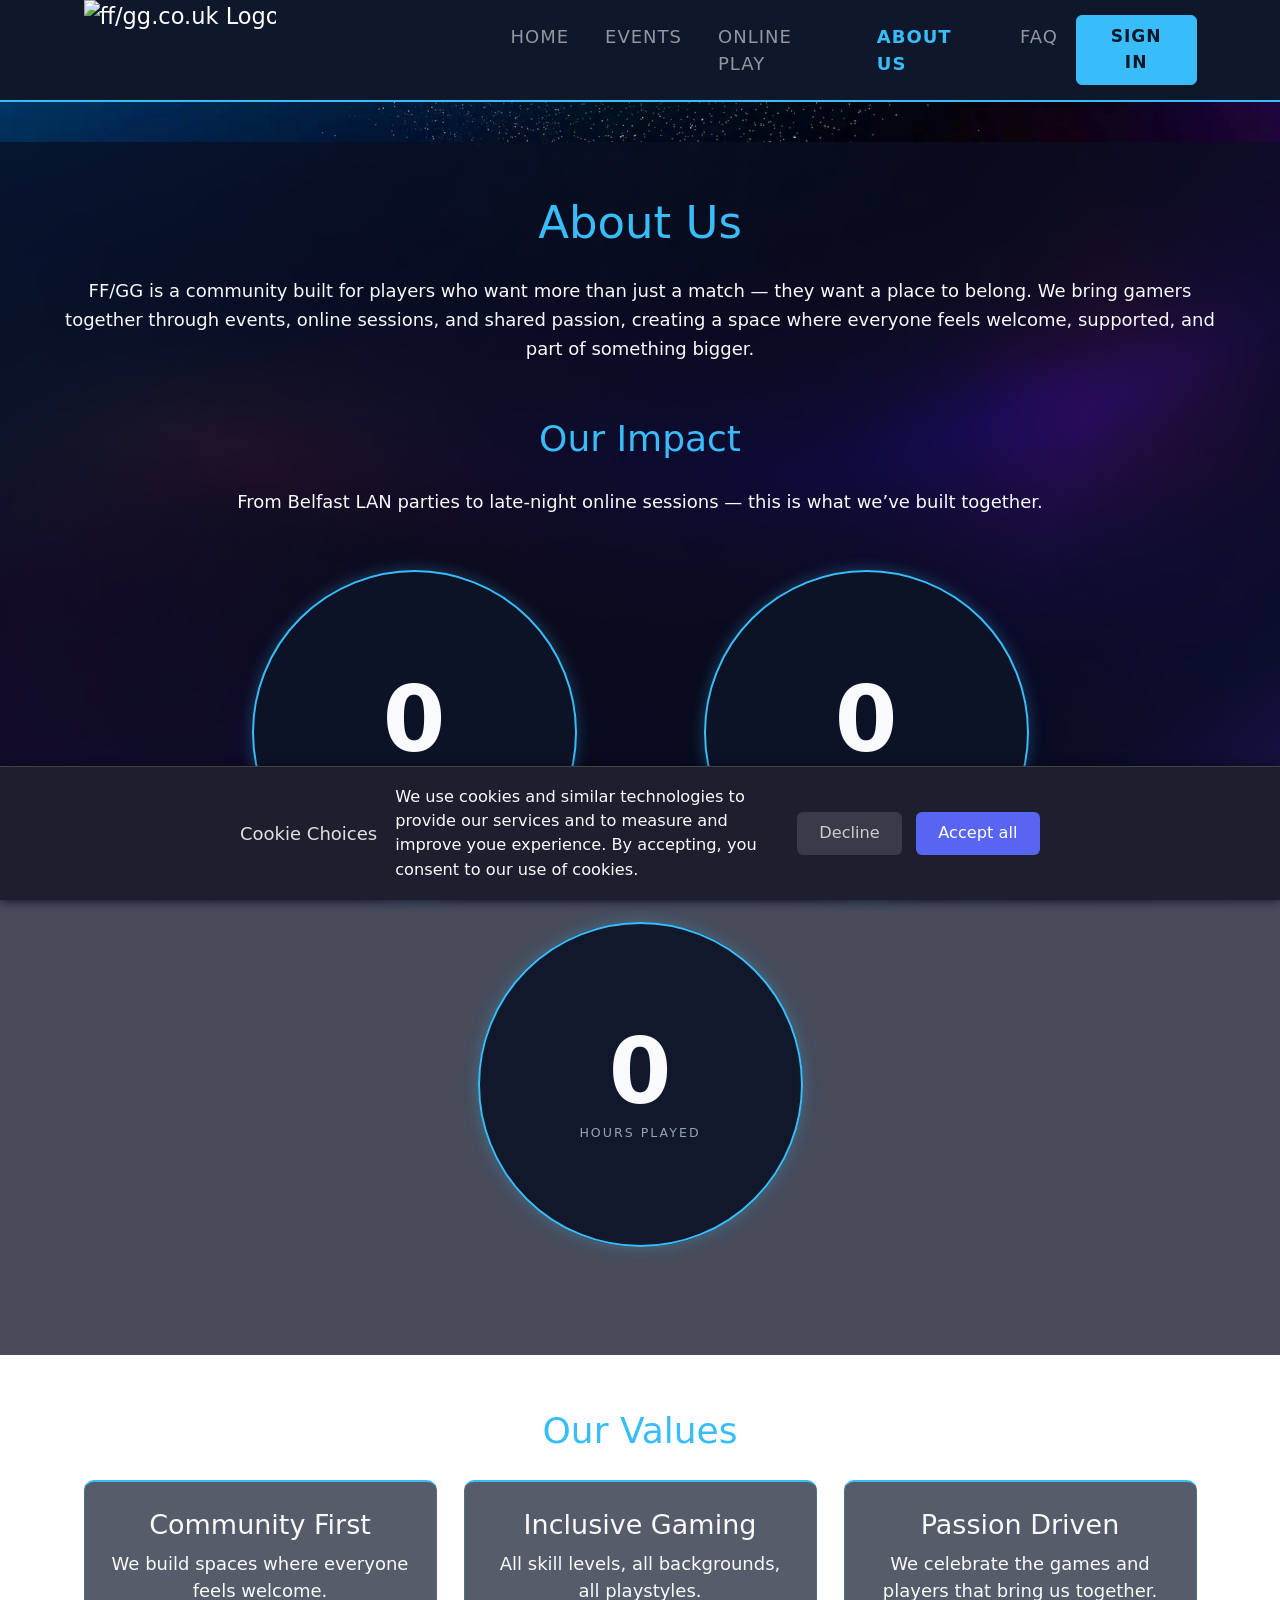
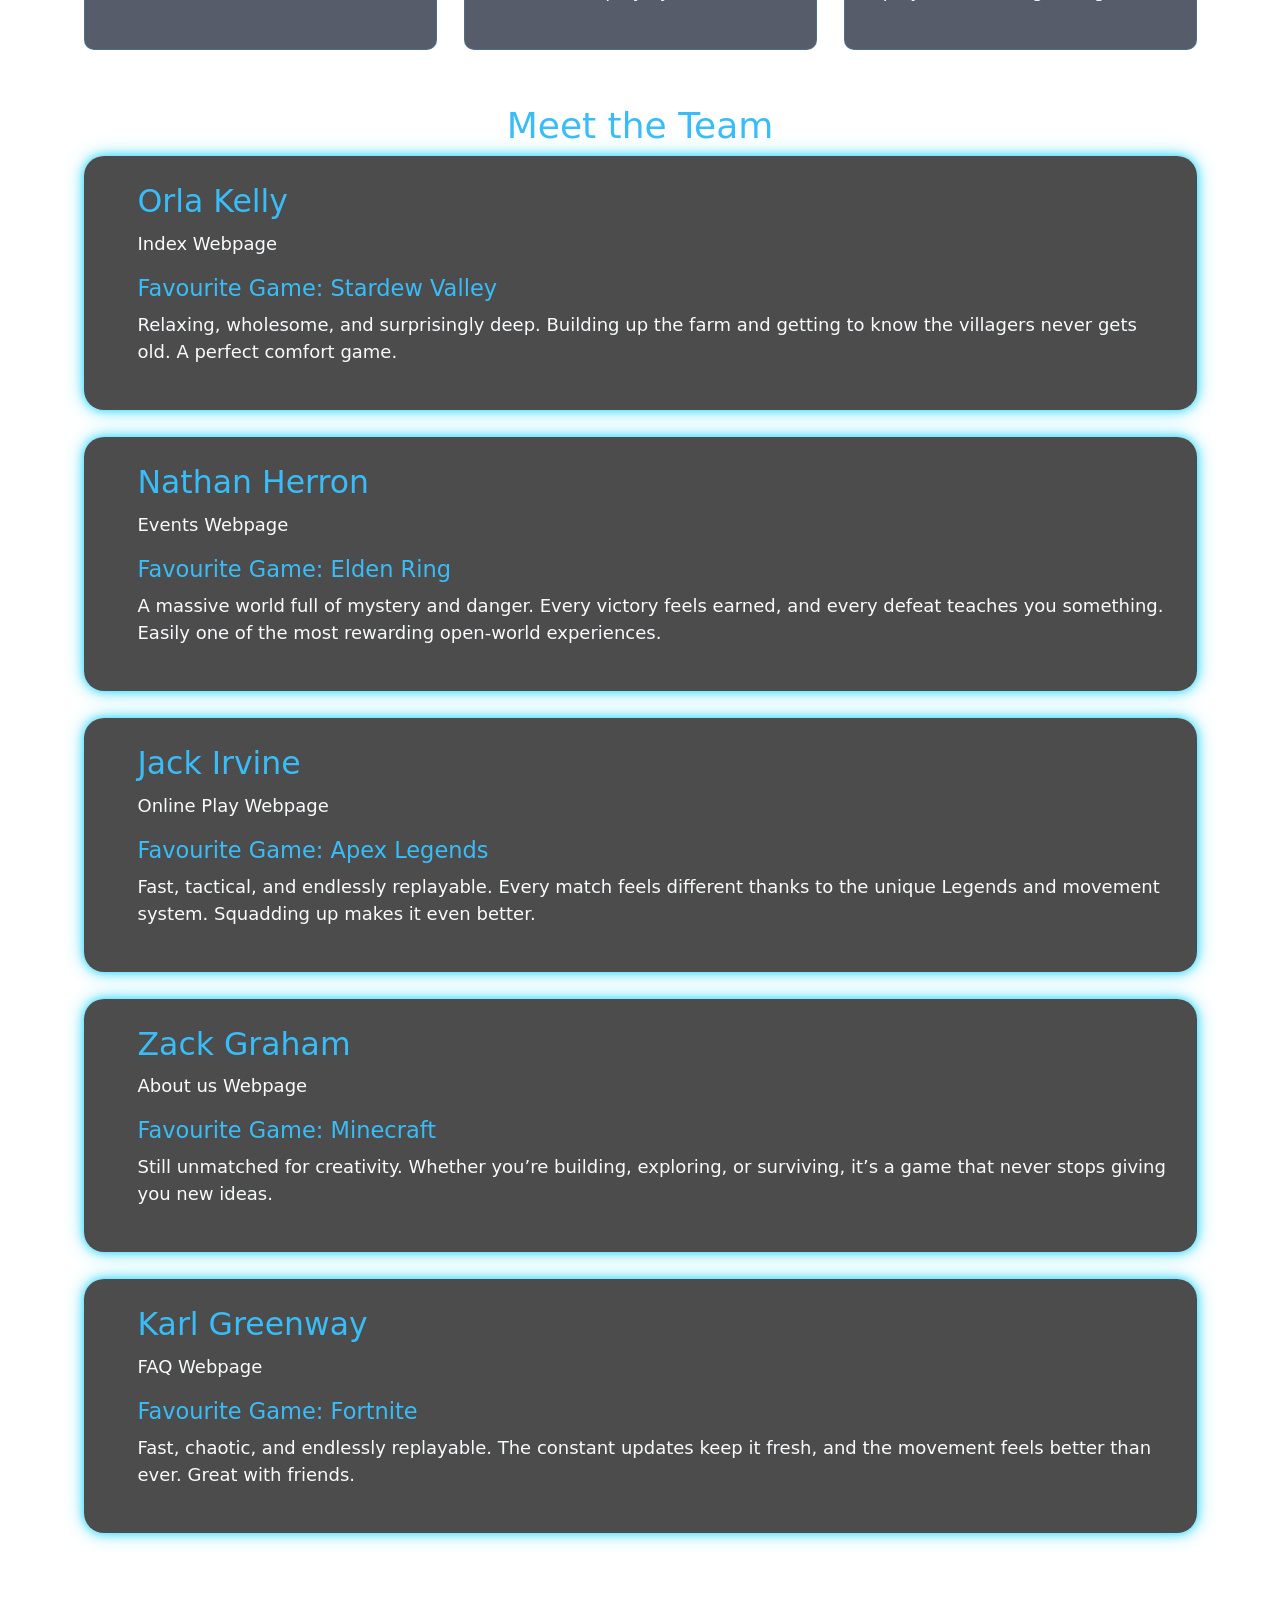
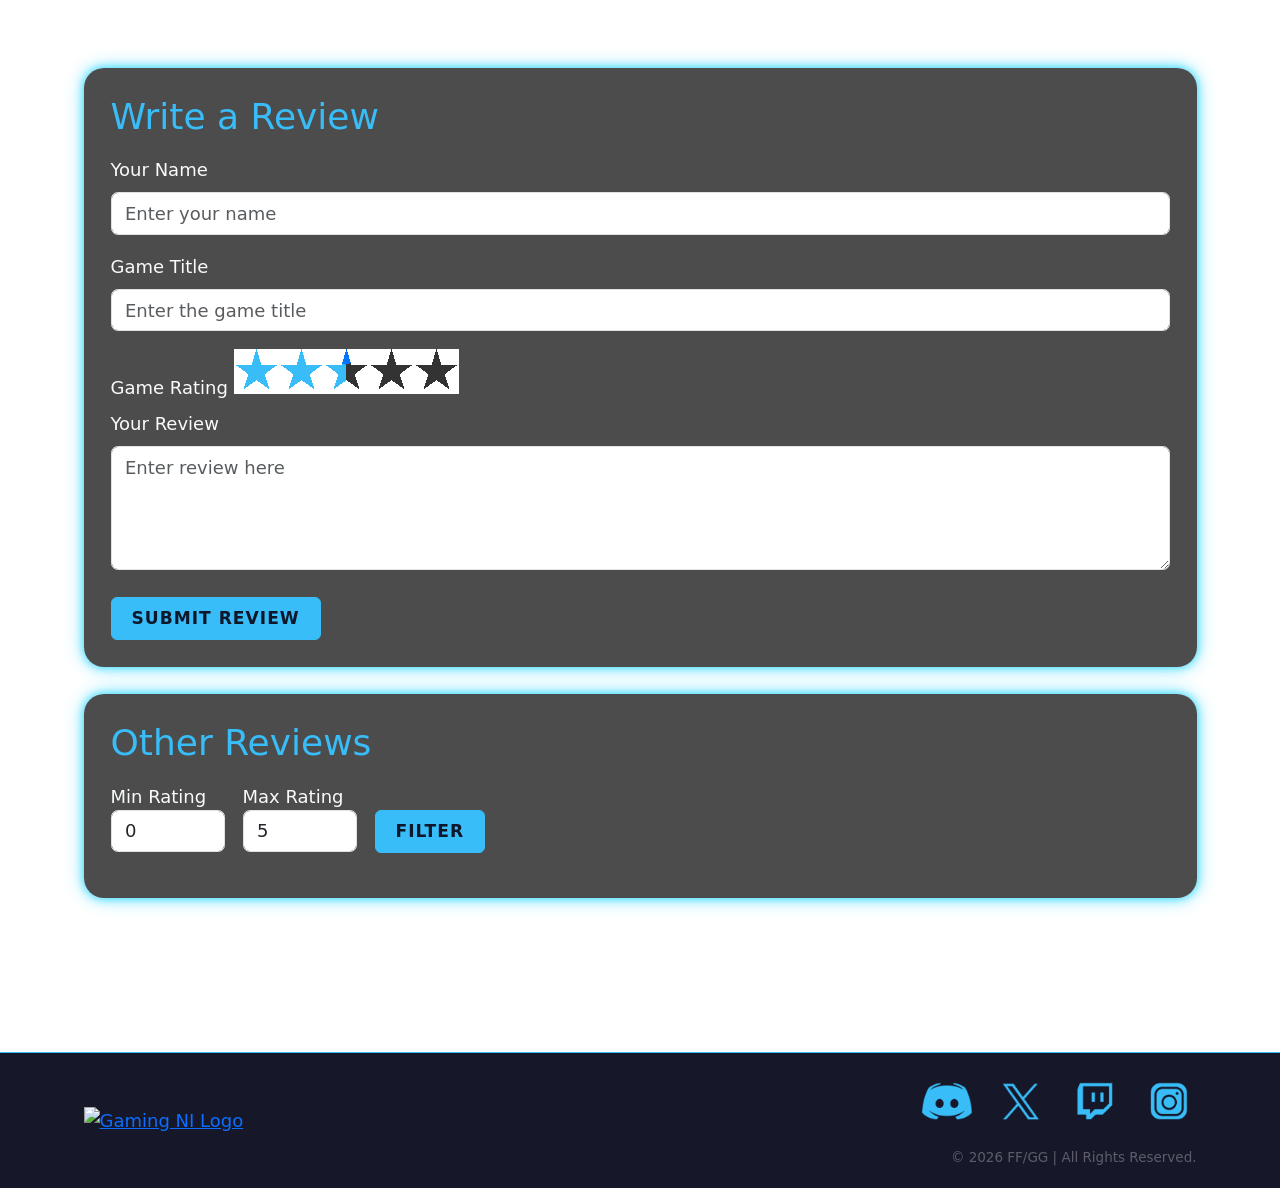
==== about.html @ a5ed3d88 "Cookie concent added to all pages." ====
<!doctype html>
<html lang="en">
  <head>
    <meta charset="UTF-8" />
    <meta name="viewport" content="width=device-width, initial-scale=1.0" />
    <title>About Us</title>
    <link rel="stylesheet" href="css/bootstrap.min.css" />
    <link rel="stylesheet" href="css/stylesheet.css" />
  </head>

  <body>
    <!-- NAVBAR - navbar-expand-lg: collapses to hamburger below lg breakpoint -->
    <nav class="navbar navbar-expand-lg navbar-dark" id="mainNav">
      <div class="container">
        <a class="navbar-brand nav-brand d-flex align-items-center" href="index.html">
  <img 
    src="images/ffgglogo.png" 
    alt="ff/gg.co.uk Logo"
    class="nav-logo-img"
  >
</a>

        <button
          class="navbar-toggler"
          type="button"
          data-bs-toggle="collapse"
          data-bs-target="#navbarLinks"
          aria-controls="navbarLinks"
          aria-expanded="false"
          aria-label="Open navigation menu"
        >
          <span class="navbar-toggler-icon"></span>
        </button>

        <div class="collapse navbar-collapse" id="navbarLinks">
          <ul class="navbar-nav me-auto">
            <li class="nav-item">
              <a class="nav-link" href="index.html">Home</a>
            </li>
            <li class="nav-item">
              <a class="nav-link" href="events.html">Events</a>
            </li>
            <li class="nav-item">
              <a class="nav-link" href="online-play.html">Online Play</a>
            </li>
            <li class="nav-item">
              <a class="nav-link active" href="about.html">About Us</a>
            </li>
            <li class="nav-item">
              <a class="nav-link" href="faq.html">faq</a>
            </li>
          </ul>

          <div id="accountContainer">
            <button
              id="accButton"
              class="btn-filled"
              onclick="toggleAccount()"
              aria-expanded="false"
              aria-controls="accMenu"
              aria-label="Account menu"
            >
              Sign In
            </button>
            <div id="accMenu">
              <!-- TODO: create JS to collect user details and store locally -->
              <form onsubmit="return saveDetails();">
                <label for="username">Username</label>
                <input
                  type="text"
                  id="username"
                  class="form-control"
                  name="username"
                />
                <span id="usernameErr" class="hidden-error"
                  >Please enter a username</span
                >

                <label for="password">Password</label>
                <input
                  type="password"
                  id="password"
                  class="form-control"
                  name="password"
                />
                <span id="passwordErr" class ="hidden-error"
                  >Password must be at least 6 characters</span
                >

                <div class="form-check mt-2 mb-1">
                  <input class="form-check-input" type="checkbox" id="stayLoggedIn" checked>
                  <label class="form-check-label" for="stayLoggedIn" style="color: var(--text-muted); font-size: 13px;">
                    Stay logged in
                  </label>
                </div>
                <input
                  type="submit"
                  class="btn btn-primary mt-2 w-100"
                  value="Submit"
                />
              </form>
            </div>
          </div>
        </div>
      </div>
    </nav>

  <!-- INTRODUCTION -->
  <div class="section-divider"></div>
  <div class="row g-0">
  <div class="col-md-12 d-flex flex-column events-preview-text text-center reveal">

    <h1 style="color: var(--accent);">About Us</h1>

    <p class="about-description">
      FF/GG is a community built for players who want more than just a match — they want a place to belong.
      We bring gamers together through events, online sessions, and shared passion, creating a space where
      everyone feels welcome, supported, and part of something bigger.
    </p>

    <h2 class="impact-title mt-4">Our Impact</h2>
    <p class="impact-subtext">
      From Belfast LAN parties to late‑night online sessions — this is what we’ve built together.
    </p>

    <div id="aboutStats" class="d-flex justify-content-center flex-wrap gap-4 mt-4 mb-5 w-100">
      <span class="card-base stat-bubble">
        <span class="aboutStat">0</span>
        <span class="countdown-label">Members</span>
      </span>

      <span class="card-base stat-bubble">
        <span class="aboutStat">0</span>
        <span class="countdown-label">Events Hosted</span>
      </span>

      <span class="card-base stat-bubble">
        <span class="aboutStat">0</span>
        <span class="countdown-label">Hours Played</span>
      </span>
    </div>

  </div>
</div>

    
  <div class="container py-5">
  <!-- VALUES -->
  <div class="text-center mb-4">
    <h2>Our Values</h2>
  </div>

  <div class="row g-4 mb-5">
    <div class="col-md-4">
      <div class="card-base text-center p-4">
        <h4>Community First</h4>
        <p>We build spaces where everyone feels welcome.</p>
      </div>
    </div>

    <div class="col-md-4">
      <div class="card-base text-center p-4">
        <h4>Inclusive Gaming</h4>
        <p>All skill levels, all backgrounds, all playstyles.</p>
      </div>
    </div>

    <div class="col-md-4">
      <div class="card-base text-center p-4">
        <h4>Passion Driven</h4>
        <p>We celebrate the games and players that bring us together.</p>
      </div>
    </div>
  </div>

<!-- GROUP MEMBERS -->
  <h2 class="section-title text-center">Meet the Team</h2>

  <!-- MEMBER 1 -->
  <div class="glow-card p-4 mb-4 d-flex flex-column flex-md-row align-items-center">
    <div class="member-photo me-md-4 mb-3 mb-md-0"></div>

    <div>
      <h3 style="color: var(--accent);">Orla Kelly</h3>
      <p>Index Webpage</p>

      <h5 style="color: var(--accent);" class="mt-3">Favourite Game: Stardew Valley</h5>
      <p>
        Relaxing, wholesome, and surprisingly deep. Building up the farm and getting to know the villagers never gets old. A perfect comfort game. 
      </p>
    </div>
  </div>

  <!-- MEMBER 2 -->
  <div class="glow-card p-4 mb-4 d-flex flex-column flex-md-row align-items-center">
    <div class="member-photo me-md-4 mb-3 mb-md-0"></div>

    <div>
      <h3 style="color: var(--accent);">Nathan Herron</h3>
      <p>Events Webpage</p>

      <h5 style="color: var(--accent);" class="mt-3">Favourite Game: Elden Ring</h5>
      <p>
        A massive world full of mystery and danger. Every victory feels earned, and every defeat teaches you something. Easily one of the most rewarding open‑world experiences.
      </p>
    </div>
  </div>

  <!-- MEMBER 3 -->
  <div class="glow-card p-4 mb-4 d-flex flex-column flex-md-row align-items-center">
    <div class="member-photo me-md-4 mb-3 mb-md-0"></div>

    <div>
      <h3 style="color: var(--accent);">Jack Irvine</h3>
      <p>Online Play Webpage</p>

      <h5 style="color: var(--accent);" class="mt-3">Favourite Game: Apex Legends</h5>
      <p>
        Fast, tactical, and endlessly replayable. Every match feels different thanks to the unique Legends and movement system. Squadding up makes it even better.
      </p>
    </div>
  </div>

  <!-- MEMBER 4 -->
  <div class="glow-card p-4 mb-4 d-flex flex-column flex-md-row align-items-center">
    <div class="member-photo me-md-4 mb-3 mb-md-0"></div>

    <div>
      <h3 style="color: var(--accent);">Zack Graham</h3>
      <p>About us Webpage</p>

      <h5 style="color: var(--accent);" class="mt-3">Favourite Game: Minecraft</h5>
      <p>
        Still unmatched for creativity. Whether you’re building, exploring, or surviving, it’s a game that never stops giving you new ideas.
      </p>
    </div>
  </div>

  <!-- MEMBER 5 -->
  <div class="glow-card p-4 mb-4 d-flex flex-column flex-md-row align-items-center">
    <div class="member-photo me-md-4 mb-3 mb-md-0"></div>

    <div>
      <h3 style="color: var(--accent);">Karl Greenway</h3>
      <p>FAQ Webpage</p>

      <h5 style="color: var(--accent);" class="mt-3">Favourite Game: Fortnite</h5>
      <p>
        Fast, chaotic, and endlessly replayable. The constant updates keep it fresh, and the movement feels better than ever. Great with friends.
      </p>
    </div>
  </div>
</div>

<div class="container py-5">

    <!-- REVIEW FORM -->
  <div class="glow-card p-4 mb-4">
    <h2 class="mb-3" style="color: var(--accent);">Write a Review</h2>

    <form id="reviewForm" onsubmit="saveReview(event)">

      <label class="form-label" style="color: var(--text-light);">Your Name</label>
      <input 
        type="text" 
        id="reviewName" 
        class="form-control mb-3" 
        placeholder="Enter your name"
      />

      <label class="form-label" style="color: var(--text-light);">Game Title</label>
      <input 
        type="text" 
        id="reviewGame" 
        class="form-control mb-3" 
        placeholder="Enter the game title"
      />
      
      <label class="form-label" style="color: var(--text-light);">Game Rating</label>

      <input 
        type="range" 
        min="0" 
        max="5" 
        step="0.5" 
        value="2.5" 
        id="reviewRating"
        class="star-rating"
        style="--val:2.5"
        oninput="this.style.setProperty('--val', this.value)"
      >
      <br>

      <label class="form-label" style="color: var(--text-light);">Your Review</label>
      <textarea 
        id="reviewText" 
        class="form-control mb-3" 
        rows="4" 
        placeholder="Enter review here"
      ></textarea>

      <button type="submit" class="btn-filled mt-2">Submit Review</button>

    </form>
  </div>
  
<!-- REVIEW DISPLAY -->

<div class="glow-card p-4" id="reviewsDisplay">

  <h2 class="mb-3" style="color: var(--accent);">Other Reviews</h2>

  <!-- RATING FILTER -->
  <div class="d-flex gap-3 mb-3">
    <div>
      <label style="color: var(--text-light);">Min Rating</label>
      <input type="number" id="filterMin" class="form-control" step="0.5" min="0" max="5" value="0">
    </div>

    <div>
      <label style="color: var(--text-light);">Max Rating</label>
      <input type="number" id="filterMax" class="form-control" step="0.5" min="0" max="5" value="5">
    </div>

    <button class="btn-filled mt-4" onclick="filterReviews()">Filter</button>
  </div>
  
  <div id="reviewsList"></div>
  
</div>
</div>

    <!-- FOOTER -->

    <div id="cookie-banner" style="display: none;">
  <div class="cookie-content">
    <h3>Cookie Choices</h3>
    <p>
      We use cookies and similar technologies to provide our services and to measure and improve youe experience.
      By accepting, you consent to our use of cookies.
    </p>
    <div class="cookie-buttons">
      <button id="cookie-decline">Decline</button>
      <button id="cookie-accept">Accept all</button>
    </div>
  </div>
</div>

<footer id="mainFooter" class="site-footer">
  <div class="container">
<div class="row align-items-center">
  
<div class="col-12 col-md-6 footer-brand-column text-center text-md-start mb-2 mb-md-0">
    <a href="/">
      <img src="images/ffgglogo.png" alt="Gaming NI Logo" class="footer-logo mx-auto mx-md-0">
    </a>
  </div>

  <div class="col-12 col-md-6 footer-social-column text-center text-md-end">
    
    <div class="footer-socialLinks d-flex justify-content-center justify-content-md-end gap-2 gap-md-3 mb-0 mb-md-3">
    <a href="https://discord.com/" target="_blank" class="social-icon-link">
      <img src="images/externallogo_discord.png" alt="Discord" class="social-icon">
    </a>
    <a href="https://x.com/" target="_blank" class="social-icon-link">
      <img src="images/externallogo_x.png" alt="X" class="social-icon">
    </a>
    <a href="https://twitch.tv/" target="_blank" class="social-icon-link">
      <img src="images/externallogo_twitch.png" alt="Twitch" class="social-icon">
    </a>
    <a href="https://instagram.com/" target="_blank" class="social-icon-link">
      <img src="images/externallogo_instagram.png" alt="Instagram" class="social-icon">
    </a>
  </div>
    
    <p class="footer-copy d-none d-md-block mb-0">© 2026 FF/GG | All Rights Reserved.</p>
  </div>

  <div class="col-12 text-center d-md-none mt-4">
    <p class="footer-copy mb-0">© 2026 FF/GG | All Rights Reserved.</p>
  </div>

</div>

    </div>
  </div>
</footer>

    </div>
  </div>
</footer>

    <script src="js/jquery-3.7.1.min.js"></script>
    <script src="js/bootstrap.bundle.min.js"></script>
    <script src="js/script.js"></script>
  </body>
</html>
---- css/stylesheet.css ----
:root {
  /* Consistent Brand Colours */
  --accent: #38bdf8;
  --accent-hover: #ffffff;

  /* Background Layers (darkest - mid) */
  --bg-darkest: #0f172a;
  --bg-dark: #1e293b;
  --bg-mid: rgba(10, 15, 35, 0.75);
  /* Text Styling */
  --text-light: #f8fafc;
  --text-body: #cbd5e1;
  --text-muted: #94a3b8;
  --text-faint: #64748b;

  --border-accent: 1px solid var(--accent);
  --border-accent-faint: 1px solid rgba(56, 189, 248, 0.2);
  --card-bg: rgba(15, 23, 42, 0.7);
  --card-bg-hover: rgba(15, 23, 42, 0.9);

  --error: #ef4444;
}

body {
  background-image: url("/images/bg.webp");
  background-repeat: no-repeat;
  background-attachment: fixed; /* keeps bg fixed while page scrolls */
  background-size: cover;
}

p {
  color: var(--text-light);
}

h2 {
  color: var(--accent);
}

/* Base font sizes using rem — one change scales the whole site */
html {
  font-size: 16px; /* mobile */
}

@media (min-width: 768px) {
  html {
    font-size: 17px; /* tablet */
  }
}

@media (min-width: 992px) {
  html {
    font-size: 18px; /* desktop */
  }
}

/* ── SHARED GLOW CARD styling ── */

.glow-card {
  background: rgba(0, 0, 0, 0.7);
  border-radius: 20px;
  box-shadow:
    0 0 10px rgba(0, 208, 255, 0.781),
    0 0 20px rgba(0, 208, 255, 0.479);
}

/* -- SHARED NON GLOWY CARD  styling */
.card-base {
  background: var(--card-bg);
  border: var(--border-accent-faint);
  border-top: 2px solid var(--accent);
  border-radius: 10px;
  padding: var(--space-md);
  color: var(--text-light);
  backdrop-filter: blur(4px);
  transition: all 0.2s ease;
}

.session-prevcard {
  border-radius: 10px;
  padding: 1.5rem;
  height: 100%; /* make all cards in the same row equal height */
}

/* ── GENERIC BUTTON STYLING ── */
/* Bootstrap classes kept for responsiveness, visual style overridden here */
button,
.btn {
  padding: 0.6rem 1.4rem;
  border-radius: 6px;
  font-size: 1rem;
  cursor: pointer;
  border: var(--border-accent);
  background: transparent;
  color: var(--accent);
  transition: all 0.2s ease;
}

button:hover,
.btn:hover {
  background-color: var(--accent);
  color: var(--bg-darkest);
}

/* styling for CTA  buttons */
.btn-filled {
  font-size: 0.95rem;
  padding: 8px 20px;
  letter-spacing: 1px;
  text-transform: uppercase;
  background-color: var(--accent);
  color: var(--bg-darkest);
  font-weight: 600;
}

.btn-filled:hover {
  background-color: var(--bg-darkest);
  color: var(--accent);
  border: var(--border-accent);
}

/* ── NAVBAR ── */

#mainNav {
  background-color: var(--bg-darkest);
  border-bottom: 2px solid var(--accent);
  padding: 0; /* Removes vertical gap */
  position: sticky;
  top: 0;
  z-index: 100;
}

/* Brand/Logo styling */
.nav-brand {
  padding-top: 0;
  padding-bottom: 0;
  margin-right: 12rem;
  display: flex;
  align-items: center;
}

/* Add this to control the actual image size */
.nav-brand img {
  height: 100px; /* Adjust this number to make the logo/navbar taller or shorter */
  display: block;
}

.nav-brand:hover {
  color: var(--accent-hover);
}

/* Nav links */
#mainNav .nav-link {
  font-size: 1rem;
  padding: 10px 18px;
  letter-spacing: 1px;
  text-transform: uppercase;
}

#mainNav .nav-link:hover {
  color: var(--accent);
}

/* highlight the active page in the nav */
#mainNav .nav-link.active {
  color: var(--accent);
  font-weight: bold;
}

/* hamurger styling */
.navbar-toggler {
  border: var(--border-accent);
  padding: 4px 8px;
}

/* Mobile nav adjustments (below lg breakpoint) */
@media (max-width: 991px) {
  #mainNav .nav-link {
    border-bottom: 1px solid var(--bg-dark);
    padding: 12px 0;
  }

  .nav-brand {
    margin-right: 0; /* margin was displacing hamburger poistion on smaller screens */
  }

  /* breathing room between nav links and account button on mobile */
  #accountContainer {
    margin-top: 15px;
    margin-bottom: 10px;
  }
}

/* Glowing border effect */

.glow {
  box-shadow: 0 0 20px rgba(56, 189, 248, 0.8);
}

/* ── ACCOUNT DROPDOWN ── */

#accMenu {
  display: none;
  position: absolute;
  top: 100%;
  margin-top: 8px;
  background-color: var(--bg-dark);
  border: var(--border-accent);
  border-radius: 4px;
  padding: 15px;
  width: 220px;
  z-index: 200; /* sits above all other content */
}

#accMenu.open {
  display: block;
}

#accMenu label {
  color: var(--text-muted);
  font-size: 13px;
  display: block;
  margin-top: 10px;
  margin-bottom: 4px;
}

/* Validation error messages */
#usernameErr,
#passwordErr {
  color: var(--error);
  font-size: 12px;
  margin-top: 3px;
}

/* ── HERO BANNER ── */

#heroBannerImg {
  position: absolute;
  top: 0;
  left: 0;
  width: 100%;
  height: 100%;
  object-fit: cover;
  opacity: 0.7;
  z-index: 0;
}

.hero-banner-container {
  width: 100%;
  height: 80vh; /* proportional to  screen height */
  border-bottom: 3px solid var(--accent);
  position: relative;
}

/* unique hero card properties — shared glow styles come from .glow-card */
#heroContent {
  padding: 3rem;
  max-width: 900px; /* stop card getting too wide on large screens*/
  width: 100%;
  margin: 0 1.5rem; /* stops card edge clipping on smaller viewports (mobile)*/
  position: relative;
  z-index: 1; /* puts it on top of bg img */
}

/* for now scoped to #heroContent encase people want h2's on their page to have different styling*/
#heroContent h2 {
  color: var(--text-light);
  padding-top: 20px;
}

#heroName {
  transition: opacity 0.5s ease;
}

/* mobile -reduced padding & font size so card doesn't stretch too much vertically */
@media (max-width: 576px) {
  #heroContent {
    padding: 1.5rem;
  }

  #heroContent h1 {
    font-size: 1.5rem;
  }
}

/* ── EVENTS PREVIEW ── */

.events-preview-text {
  padding: 3rem;
  background: var(--bg-mid);
  backdrop-filter: blur(6px);
  color: var(--text-light);
}

@media (max-width: 576px) {
  .events-preview-text {
    padding: 1rem;
  }
}

@media (min-width: 768px) {
  #faqPreview .events-preview-text {
    min-height: 700px;
  }
}

.events-preview-label {
  color: var(--accent);
  font-size: 0.85rem;
  text-transform: uppercase;
  letter-spacing: 3px;
  margin-bottom: 0.75rem;
}

/* Meta info line (date, location) need to find ICONS */
.events-preview-text .events-meta {
  color: var(--text-muted);
  font-size: 0.9rem;
  margin-bottom: 0.4rem;
}

/* changed muted colour made text a bit harder to read*/
.events-preview-text p {
  line-height: 1.6;
  margin: 1rem 0 1.5rem;
}

.events-preview-img-col img {
  object-fit: cover; /* cover fills height without distorting*/
  min-height: 300px; /* floor height when columns stack on mobile */
}

/* ── ONLINE PLAY ── */

.left {
  float: left;
}

.right {
  float: right;
}
/* animated buttons */
.pressBtn {
  padding: auto;
  font-size: 16px;
  text-align: center;
  cursor: pointer;
  outline: none;
  color: black;
  background-color: var(--accent);
  border: none;
  border-radius: 15px;
  height: auto;
  font-weight: 600;
  text-transform: uppercase;
  font-size: 16px;
  max-width: min-content;
}

.pressBtn:hover {
  background-color: var(--bg-darkest);
  color: var(--accent);
  border: 1px solid var(--accent);
}

/* snackbar styling */
#snackBar,
#signUpPrompt {
  visibility: hidden;
  min-width: 250px;
  margin-left: -125px;
  background-color: var(--bg-dark);
  border: 2px solid var(--accent);
  color: white;
  text-align: center;
  border-radius: 10px;
  padding: 16px;
  position: fixed;
  z-index: 1;
  left: 50%;
  bottom: 30px;
}
/* snackbar after animated button pressed */
#snackBar.show,
#signUpPrompt.show {
  visibility: visible;
  -webkit-animation:
    fadein 0.5s,
    fadeout 0.5s 2.5s;
  animation:
    fadein 0.5s,
    fadeout 0.5s 2.5s;
}

@-webkit-keyframes fadein {
  from {
    bottom: 0;
    opacity: 0;
  }
  to {
    bottom: 30px;
    opacity: 1;
  }
}

@keyframes fadein {
  from {
    bottom: 0;
    opacity: 0;
  }
  to {
    bottom: 30px;
    opacity: 1;
  }
}

@-webkit-keyframes fadeout {
  from {
    bottom: 30px;
    opacity: 1;
  }
  to {
    bottom: 0;
    opacity: 0;
  }
}

@keyframes fadeout {
  from {
    bottom: 30px;
    opacity: 1;
  }
  to {
    bottom: 0;
    opacity: 0;
  }
}

/* filter buttons */
#showAllBtn,
#platformBtn {
  margin: 10px 2px 4px 2px;
  max-width: fit-content;
  font-size: 14px;
  padding: none;
  display: block;
}

/* platform drop down menu search bar */
#platformSearch {
  box-sizing: border-box;
  background-position: 14px 12px;
  font-size: 16px;
  padding: 8px 8px 8px 8px;
  border: none;
  border-bottom: 1px solid #ddd;
}

#platformSearch:focus {
  outline: 3px solid #ddd;
}

.filterMenuTop {
  margin: 2px;
  float: left;
  padding: none;
}

#gamesTitle {
  margin-left: 10px;
  margin-top: 10px;
  font-size: x-large;
  font-weight: 600;
}

.filterMenu {
  border-radius: 10px;
  height: 100%;
  background: var(--card-bg);
  border: var(--border-accent-faint);
  border: 2px solid var(--accent);
  color: var(--text-light);
  backdrop-filter: blur(4px);
  transition: all 0.2s ease;
  margin-left: 10px;
  z-index: 10;
}

/* drop down button content */
.dropdownContent {
  display: none;
  position: absolute;
  background-color: #f6f6f6;
  min-width: 100px;
  overflow: visible;
  border: 1px solid #ddd;
  z-index: 10;
}

.dropdownContent a {
  color: black;
  padding: 10px 10px;
  text-decoration: none;
  display: block;
  z-index: 10;
}

.dropdown a:hover {
  background-color: #ddd;
}
/* filter show */

.show {
  display: block;
}

.filterDiv {
  display: none;
  z-index: 0;
}

.filterShow {
  display: block;
}
/* online play session cards */

.onlinePlaySessionList {
  list-style: none;
  padding: 0;
  margin: 2px;
  margin-right: none;
  z-index: 1;
}

.newspaper {
  column-count: 2;
  column-rule: 1px solid var(--accent);
  text-align: center;
  column-width: 50%;
}

.gameLogoThumb {
  max-width: 100px;
  max-height: 100px;
}

.onlinePlaySessionListDiv {
  z-index: 1;
  border-radius: 10px;
  padding: 0;
  background: var(--card-bg);
  border: 2px solid var(--accent);
  box-shadow:
    0 0 10px rgba(0, 208, 255, 0.781),
    0 0 20px rgba(0, 208, 255, 0.479);
  margin: 10px 0 0 4px;
}

.session-card {
  border-radius: 10px;
  padding: 1.5rem;
  height: 80%;
  border: var(--border-accent-faint);
  border: 2px solid var(--accent);
  color: var(--text-light);
  backdrop-filter: blur(4px);
  transition: all 0.2s ease;
  padding-left: 5px;
}

@media (min-width: 300px) {
  .session-card {
    width: 100%;
  }
}

.session-card:hover {
  transform: scale(1.015);
}

/* game name search box */
#searchMenu {
  width: 98%;
  font-size: 18px;
  padding: 5px;
  margin: 1%;
  border: 1px solid #ddd;
}

/* game name menu */
#menuList {
  list-style-type: none;
  padding: 0;
  margin: 0;
  display: none;
}

.btnFilter {
  color: var(--accent);
  border-bottom: 1px solid;
  font-weight: 600;
}

/* game name list items */
#menuList li a {
  padding: 12px;
  text-decoration: none;
  display: block;
}

#menuList li a:hover {
  background-color: var(--accent);
  color: var(--bg-dark);
}

/* ── ABOUT PREVIEW ── */

.aboutStat {
  font-size: 2.2rem;
  font-weight: 800;
  color: var(--text-light);
  line-height: 1;
}

.stat-bubble {
  display: flex;
  flex-direction: column;
  justify-content: center;
  align-items: center;

  /* create circular shape */
  border-radius: 50%;
  min-height: 200px;
  min-width: 200px;
  border: 2px solid var(--accent);
  box-shadow: 0 0 15px rgba(56, 189, 248, 0.3);
}

/* Large Desktop */
@media (min-width: 1200px) {
  .stat-bubble {
    width: 325px;
    height: 325px;
    margin-left: 50px;
    margin-right: 50px;
  }

  .aboutStat {
    font-size: 5rem;
  }
}

/* ── FAQ PREVIEW ACCORDION ── */

/* inherits card-base border/background from parent faq-item */
.faq-item {
  border-bottom: var(--border-accent-faint);
  padding: 0.5rem 0;
}

/* overrides generic button styles just for the faq question buttons */
.faq-question {
  width: 100%;
  text-align: left;
  background: transparent;
  border: none; /* removes the generic button border */
  color: var(--text-light);
  font-weight: 600;
  padding: 0.75rem 0;
  display: flex;
  justify-content: space-between;
  align-items: center;
}

.faq-question::after {
  content: "+";
  font-size: 1.4rem;
  color: var(--accent);
  transition: transform 0.3s ease;
  flex-shrink: 0; /* stops the + being squashed on small screens */
}

.faq-question.open::after {
  transform: rotate(45deg);
}

/* COMMUNITY FORM */

/* unique community card properties — shared glow styles come from .glow-card */
#communityCard {
  padding: 3rem;
  max-width: 900px;
  margin: 0 auto;
}

#communityCard p {
  color: var(--text-muted);
  font-size: 0.95rem;
}

#signupForm input {
  background: var(--card-bg);
  border: var(--border-accent-faint);
  color: var(--text-light);
  border-radius: 6px;
  padding: 0.75rem 1rem;
  transition: border 0.2s ease;
}

#signupForm input:focus {
  border: var(--border-accent);
  outline: none;
  box-shadow: 0 0 8px rgba(56, 189, 248, 0.3);
}

#signupForm input::placeholder {
  color: var(--text-faint);
}

.signup-error {
  color: var(--error);
  font-size: 0.8rem;
  margin-top: 3px;
  display: none;
  text-align: left;
}

#formMessage {
  margin-top: 1rem;
  color: var(--accent);
  font-size: 0.95rem;
}

/*Countdown Styling */
.countdown-timer {
  display: flex;
  gap: 1rem;
}

.countdown-unit {
  display: flex;
  flex-direction: column;
  align-items: center;
  padding: 0.75rem 1rem;
  margin-bottom: 0.85rem;
  min-width: 100px; /* keep units equal sized */
}

@media (max-width: 576px) {
  .countdown-unit {
    min-width: 70px;
  }
}

.countdown-number {
  font-size: 1.8rem;
  font-weight: 700;
  color: var(--accent);
  line-height: 1;
}

.countdown-label {
  font-size: 0.7rem;
  color: var(--text-muted);
  text-transform: uppercase;
  letter-spacing: 2px;
  margin-top: 0.4rem;
}

/* Page Wide Scroll Reveal */
.reveal {
  opacity: 0;
  transform: translateY(30px);
  transition:
    opacity 0.6s ease,
    transform 0.6s ease;
}

.reveal.visible {
  opacity: 1;
  transform: translateY(0);
}

/* footer styling*/

.site-footer {
  /* Matching Nav styling */
  background-color: rgba(10, 11, 30, 0.95);
  backdrop-filter: blur(10px);
  border-top: 1px solid var(--accent);
  padding: 20px 0;
  margin-top: 100px;
}

.footer-copy {
  color: rgba(255, 255, 255, 0.3);
  font-size: 0.75rem;
}

/* Responsive Scaling */
@media (max-width: 768px) {
  .footer-brand-column,
  .footer-social-column {
    text-align: center;
  }
}

/*homepage section spacing*/
.section-divider {
  margin-top: 40px;
}

/* HOMEPAGE END */
/* NATE EDITS */

.footer-logo {
  max-height: 100px; /* Adjust this number up or down to match your old text size */
  width: auto; /* Ensures the logo doesn't stretch or distort */
  display: block; /* Ensures it sits correctly above the paragraph */
}

/* Restrict the size of the social media images */
.social-icon {
  width: 56px; /* Adjust this to make your icons bigger or smaller */
  height: 56px; /* Keep width and height equal for square/circle icons */
  object-fit: contain; /* Ensures the image doesn't stretch */
  transition: transform 0.2s ease-in-out; /* Smooth setup for a hover effect */
}

/* Optional: Add a subtle 'pop' effect when a user hovers over the icon */
.social-icon-link:hover .social-icon {
  transform: scale(1.1);
}

/* NATE EDITS FINISHED */

@media (max-width: 767.98px) {
  /* Forces the image to the background and locks its corners */
  .mobile-bg-image {
    position: absolute;
    top: 0;
    left: 0;
    right: 0; /* Locks the right edge */
    bottom: 0; /* Locks the bottom edge */
    z-index: 0;
    opacity: 0.25;
  }

  /* Brings the text to the front */
  .mobile-content-front {
    position: relative;
    z-index: 1;
    background-color: transparent; /* Ensure no background color blocks the image */
  }
}
/* =========================================
   1. Navbar & Sign-In Form (Top of Page)
   ========================================= */

/* Hides the form error messages by default in the account dropdown */
.hidden-error {
  display: none;
}

/* Shows the form error messages when validation fails */
.show-error {
  display: block;
}

/* =========================================
   2. Main Events Background (Behind the content)
   ========================================= */

/* Container keeping the image fixed on the right (if using split-screen) */
.sticky-bg-container {
  min-height: 100vh;
}

/* Pushes the background behind the content and handles the bottom fade effect */
.events-bg-layer {
  z-index: 0;
  mask-image: linear-gradient(
    to bottom,
    rgba(0, 0, 0, 1) 90%,
    rgba(0, 0, 0, 0) 100%
  );
  -webkit-mask-image: linear-gradient(
    to bottom,
    rgba(0, 0, 0, 1) 75%,
    rgba(0, 0, 0, 0) 100%
  );
}

/* Ensures the image covers the background properly without squishing */
.bg-cover-image {
  object-fit: cover;
  z-index: 0;
}

/* Controls the solid dark fade over the image (Optional) */
.events-overlay-dark {
  opacity: 0.7;
}

/* The dark gradient that fades from left to right to improve text readability */
.bg-gradient-overlay {
  background: linear-gradient(
    to right,
    rgba(0, 0, 0, 0.95) 0%,
    rgba(0, 0, 0, 0.6) 50%,
    transparent 100%
  );
  pointer-events: none;
  z-index: 1;
}

/* =========================================
   3. Main Events Layout (Front Content)
   ========================================= */

/* Pulls the text and carousel in front of the background layers */
.events-content-layer {
  z-index: 1;
}

/* Bottom border for the main events row using the accent color */
.events-row-wrapper {
  border-bottom: 3px solid var(--accent);
}

/* Sizing for the introductory text at the top of the event list */
.events-intro-text {
  font-size: 1.2rem;
}

/* Background and blur effect for the left-side event list sidebar */
.events-list-sidebar {
  background-color: var(--bg-darkest);
  background-color: rgba(
    0,
    0,
    0,
    0.25
  ); /* Fallback for browsers that don't support backdrop-filter */
  backdrop-filter: blur(10px);
  -webkit-backdrop-filter: blur(10px);
}

/* =========================================
   4. Event Cards & Content
   ========================================= */

/* Ensures the map borders don't spill out of the rounded card */
.event-card-container {
  overflow: hidden;
}

/* Base transition for the event cards for smooth hover effects */
#events-section .glow-card {
  transition:
    box-shadow 0.3s ease-in-out,
    transform 0.3s ease-in-out;
}

/* Glow and lift effect on hover for the event cards */
#events-section .glow-card:hover {
  box-shadow:
    0 0 15px var(--accent),
    0 0 30px var(--accent);
  transform: translateY(-5px);
}

/* Specific text coloring for the event descriptions */
.event-description-text {
  color: var(--text-body);
}

/* Styling for the Google Maps iframes inside cards */
.event-map-iframe {
  border: 0;
  min-height: 180px;
}

/* Consistent color utility used for Union titles */
.text-glow-accent {
  color: var(--accent);
}

/* =========================================
   5. Event Gallery - Full Width Bar
   ========================================= */

/* Creates the opaque bar that stretches the entire width of the screen */
.full-width-bar {
  width: 100vw;
  position: relative;
  left: 50%;
  right: 50%;
  margin-left: -50vw;
  margin-right: -50vw;
  background: rgba(0, 0, 0, 0.6);
  backdrop-filter: blur(8px);
  padding: 20px 0;
  color: white;
}

/* =========================================
   6. Event Gallery Carousel 
   ========================================= */

/* Restrict the height and handle fit for images in the sidebar carousel */
#rightSideCarousel .carousel-item img {
  max-height: 500px;
  object-fit: cover;
  width: 100%;
  border-radius: 8px;
}

/* Shrink the arrow icons for the sidebar carousel */
#rightSideCarousel .carousel-control-prev-icon,
#rightSideCarousel .carousel-control-next-icon {
  width: 1.25rem;
  height: 1.25rem;
}

/* Narrow the clickable area for the sidebar carousel arrows */
#rightSideCarousel .carousel-control-prev,
#rightSideCarousel .carousel-control-next {
  width: 10%;
}

/* Sizing, alignment, and bottom spacing for the main gallery carousel */
#eventGalleryCarousel {
  max-width: 900px;
  margin-left: auto;
  margin-right: auto;
  margin-bottom: 80px;
}

/* Removes background bars from main carousel controls and narrows click area */
.carousel-control-prev,
.carousel-control-next {
  background: transparent;
  border: none;
  width: 5%;
}

/* Styles the main carousel arrows with transitions and theme color filters */
#eventGalleryCarousel .carousel-control-prev-icon,
#eventGalleryCarousel .carousel-control-next-icon,
.carousel-control-prev-icon,
.carousel-control-next-icon {
  width: 2rem;
  height: 2rem;
  background-color: transparent;
  transition: filter 0.3s ease;
  filter: invert(65%) sepia(88%) saturate(452%) hue-rotate(175deg)
    brightness(101%) contrast(97%);
}

/* Changes arrow color to white on hover */
.carousel-control-prev:hover .carousel-control-prev-icon,
.carousel-control-next:hover .carousel-control-next-icon {
  filter: brightness(0) invert(1);
}

/* Slight shrink effect when clicking the arrows */
.carousel-control-prev:active .carousel-control-prev-icon,
.carousel-control-next:active .carousel-control-next-icon {
  transform: scale(0.9);
}

/* =========================================
   7. RSVP Modal (Bottom of Page)
   ========================================= */

/* Dims and blurs the background when the modal opens */
.modal-backdrop.show {
  opacity: 0.5;
  background-color: var(--bg-darkest);
  backdrop-filter: blur(10px);
}

/* Main modal container styling with theme border and blur */
.rsvp-modal-custom {
  border: 2px solid var(--accent);
  backdrop-filter: blur(15px);
}

/* Modal header with faint background tint */
.rsvp-modal-header-custom {
  border-bottom: 1px solid var(--accent);
  background: rgba(56, 189, 248, 0.1);
}

/* Dark mode inputs for the RSVP form */
.rsvp-custom-input {
  background: var(--bg-darkest);
  color: white;
  border: var(--border-accent-faint);
}

/* Fixes placeholder text color and opacity for RSVP inputs */
#rsvpName::placeholder,
#rsvpEmail::placeholder {
  color: rgba(255, 255, 255, 0.7);
  opacity: 1;
}

/* END OF NATE'S EDITS */

/* ABOUT US PAGE - Zack */
.review-card {
  position: relative;
  display: flex;
  flex-direction: column;
  margin-bottom: 20px;
  padding-bottom: 25px;
  border-bottom: 1px solid var(--border-accent-faint);
}

.review-card:last-child {
  border-bottom: none;
}

.review-user {
  color: var(--accent);
  font-weight: 500;
  opacity: 0.9;
}

.delete-icon {
  position: relative;
  bottom: 5px;
  right: 5px;
  background: none;
  border: none;
  color: var(--accent);
  font-size: 1.2rem;
  cursor: pointer;
  transition: 0.2s;
}

.delete-icon:hover {
  color: var(--accent-hover);
  transform: scale(1.2);
}

.star-rating {
  --size: 2.5rem;
  --val: 2.5;
  --mask: 
    conic-gradient(from -18deg at 61% 34.5%, #0000 108deg, #000 0) 0 0 / var(--size) var(--size),
    conic-gradient(from 270deg at 39% 34.5%, #0000 108deg, #000 0) 0 0 / var(--size) var(--size),
    conic-gradient(from 54deg at 68% 56%, #0000 108deg, #000 0) 0 0 / var(--size) var(--size),
    conic-gradient(from 198deg at 32% 56%, #0000 108deg, #000 0) 0 0 / var(--size) var(--size),
    conic-gradient(from 126deg at 50% 69%, #0000 108deg, #000 0) 0 0 / var(--size) var(--size);

  --background: linear-gradient(
      90deg,
      var(--accent) calc(var(--size) * var(--val)),
      #333 0
  );

  height: var(--size);
  width: calc(5 * var(--size));
  appearance: none;
  border: none;
  cursor: pointer;
}

/* Chrome + Safari */
.star-rating::-webkit-slider-runnable-track {
  height: 100%;
  mask: var(--mask);
  mask-composite: intersect;
  background: var(--background);
}

/* Firefox */
.star-rating::-moz-range-track {
  height: 100%;
  mask: var(--mask);
  mask-composite: intersect;
  background: var(--background);
}

.review-stars {
  color: var(--accent);
  font-size: 1.4rem;
  letter-spacing: 2px;
  text-shadow: 0 0 8px rgba(56, 189, 248, 0.4);
  display: inline-block;
}
/* END OF ABOUT US PAGE - Zack*/

/* FAQ PAGE - karl */
.faq-search,
.faq-textarea,
#faqCategory {
  background: var(--card-bg);
  border: var(--border-accent-faint);
  color: var(--text-light);
  border-radius: 8px;
}

.faq-search:focus,
.faq-textarea:focus,
#faqCategory:focus {
  border: var(--border-accent);
  outline: none;
  box-shadow: 0 0 8px rgba(56, 189, 248, 0.3);
}

.faq-search::placeholder,
.faq-textarea::placeholder {
  color: var(--text-faint);
}

.faq-item {
  overflow: hidden;
}

.faq-question {
  background: transparent;
  border: none;
  color: var(--text-light);
  font-size: 1.05rem;
  font-weight: 600;
  padding: 1.2rem 1.25rem;
  transition: background-color 0.2s ease;
}

.faq-question:hover,
.faq-question:focus {
  background: rgba(56, 189, 248, 0.08);
  color: var(--accent);
}

.faq-answer {
  display: none;
  padding: 0 1.25rem 1.2rem 1.25rem;
}

.faq-answer p {
  margin: 0;
  color: var(--text-body);
}

.faq-filter-btn.active {
  background-color: var(--accent);
  color: var(--bg-darkest);
}

.faq-error {
  display: none;
  color: var(--error);
  font-size: 0.85rem;
  margin-top: 0.35rem;
}

#faqFormMessage {
  color: var(--accent);
}

.community-question {
  border-bottom: 1px solid rgba(56, 189, 248, 0.2);
  padding: 0.9rem 0;
}

.community-question:last-child {
  border-bottom: none;
}

.community-question h4 {
  color: var(--accent);
  font-size: 1rem;
  margin-bottom: 0.35rem;
}

.community-question p {
  margin-bottom: 0.25rem;
}

.faq-question[aria-expanded="true"] {
  color: var(--accent);
}

/* FAQ hover lift effect */
.faq-item {
  transition:
    transform 0.25s ease,
    box-shadow 0.25s ease;
}

.faq-item.glow-card:hover {
  transform: translateY(-6px) scale(1.01);
  box-shadow:
    0 0 20px var(--accent),
    0 0 35px rgba(56, 189, 248, 0.3);
}

/* Feedback 👍👎 styling */

.faq-feedback {
  margin-top: 10px;
  display: flex;
  align-items: center;
  gap: 10px;
  font-size: 0.9rem;
}

.faq-help-btn {
  border: none;
  background: transparent;
  font-size: 1.2rem;
  cursor: pointer;
  transition: transform 0.2s ease;
}

.faq-help-btn:hover {
  transform: scale(1.2);
}

.faq-feedback-msg {
  margin-left: 10px;
  color: var(--accent);
  font-size: 0.85rem;
}

.faq-feedback {
  color: var(--accent);
  font-weight: 600;
}

/* END FAQ PAGE - karl */

#cookie-banner {
  position: fixed;
  bottom: 0;
  left: 0;
  width: 100%;
  background: #1e1e2e;         /* match your site's dark theme */
  color: #e0e0e0;
  border-top: 1px solid #444;
  padding: 1rem;
  z-index: 9999;               /* keeps it above everything */
  box-shadow: 0 -2px 10px rgba(0,0,0,0.3);
}

.cookie-content {
  max-width: 800px;
  margin: 0 auto;
  display: flex;
  flex-wrap: wrap;
  align-items: center;
  gap: 1rem;
}

.cookie-content h3 { margin: 0; font-size: 1rem; }
.cookie-content p  { margin: 0; font-size: 0.9rem; flex: 1; min-width: 200px; }

.cookie-buttons { display: flex; gap: 0.75rem; }

.cookie-buttons button {
  padding: 0.5rem 1.25rem;
  border: none;
  border-radius: 6px;
  cursor: pointer;
  font-size: 0.9rem;
}

#cookie-accept  { background: #5865f2; color: white; }   /* your accent colour */
#cookie-decline { background: #3a3a4a; color: #ccc; }
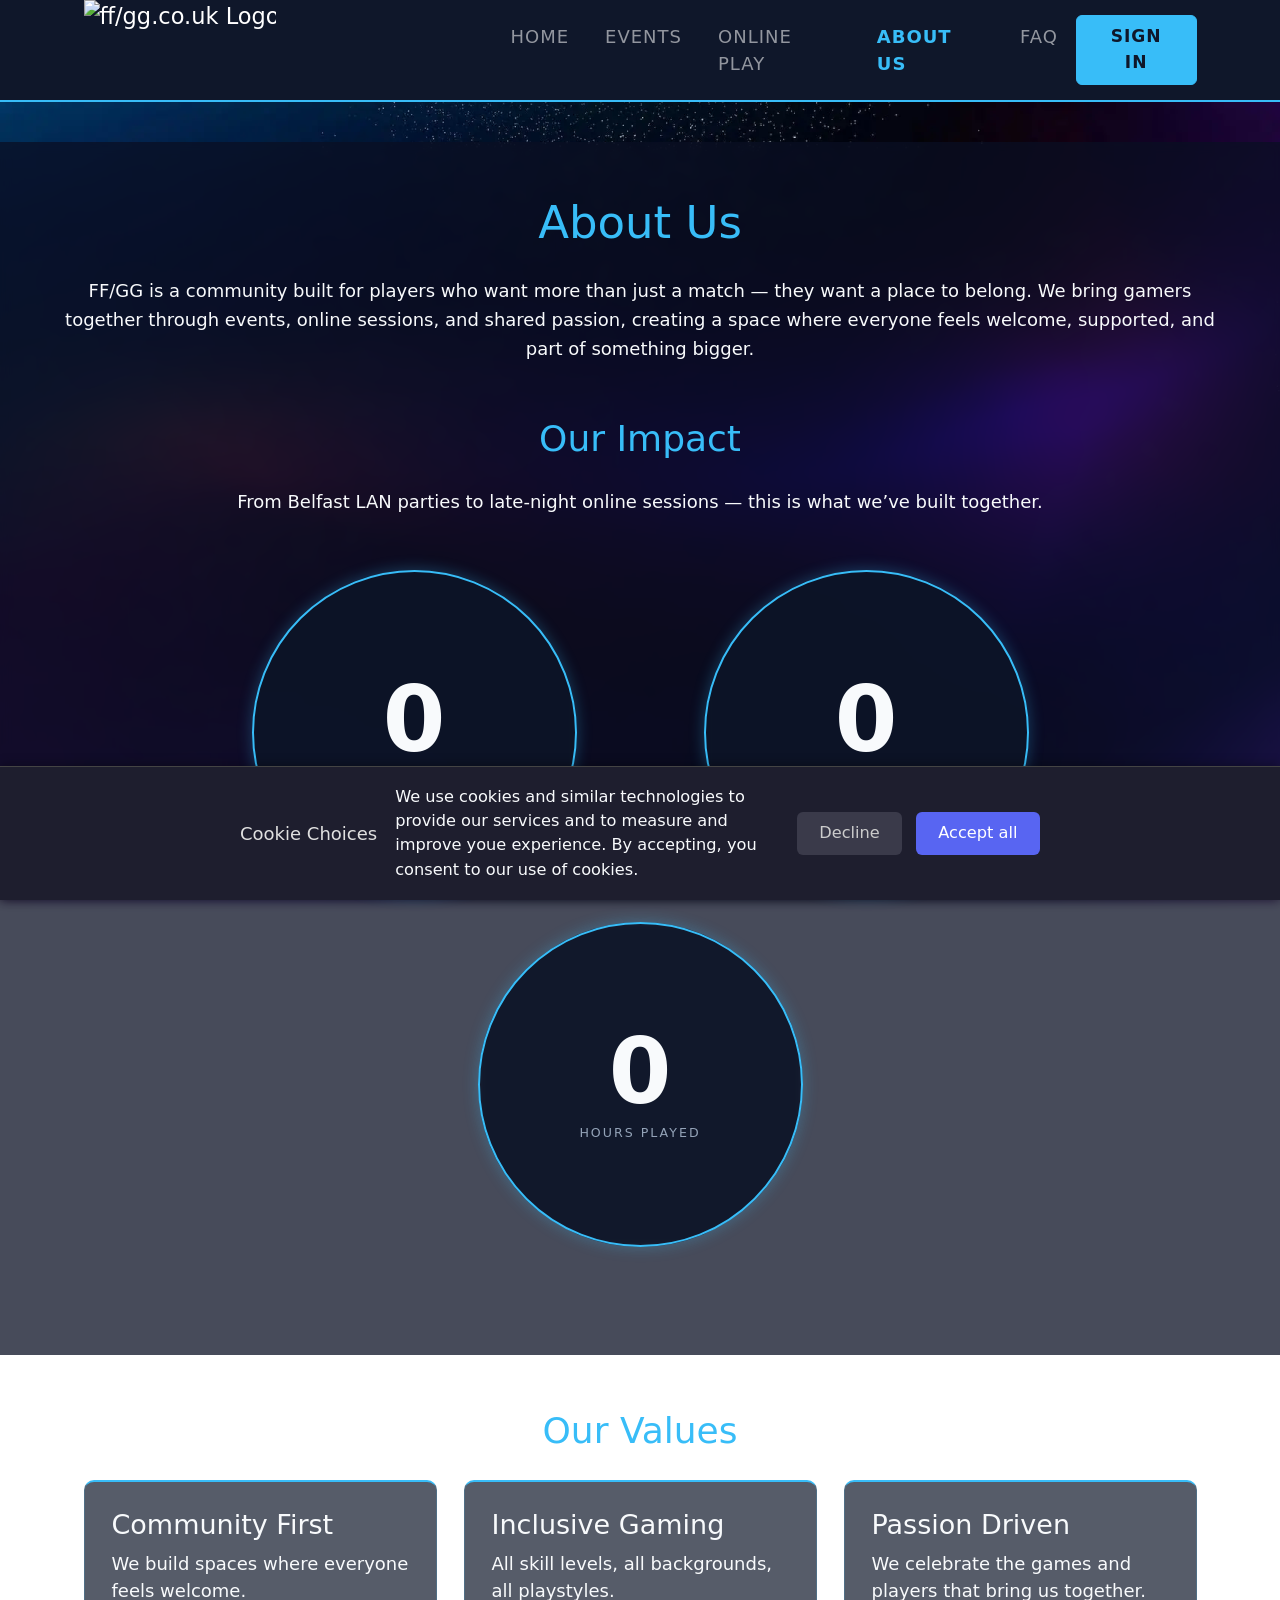
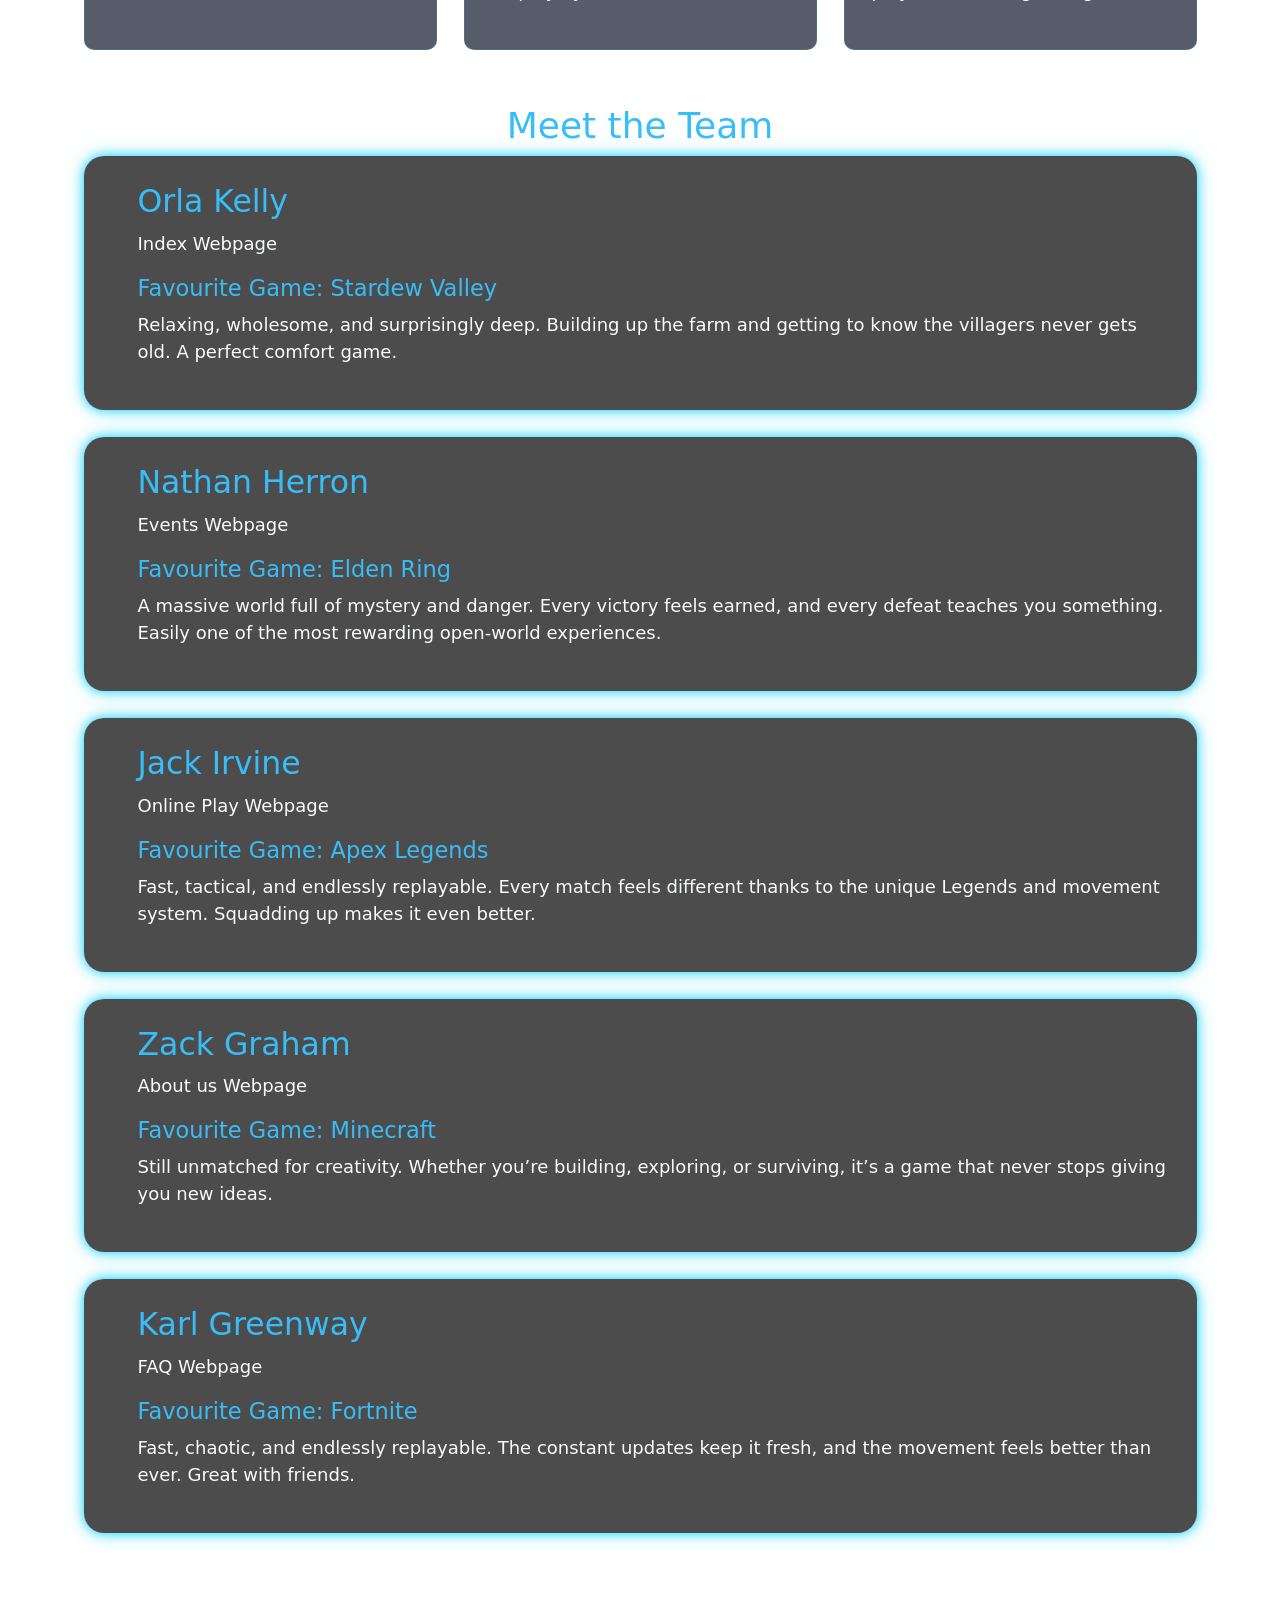
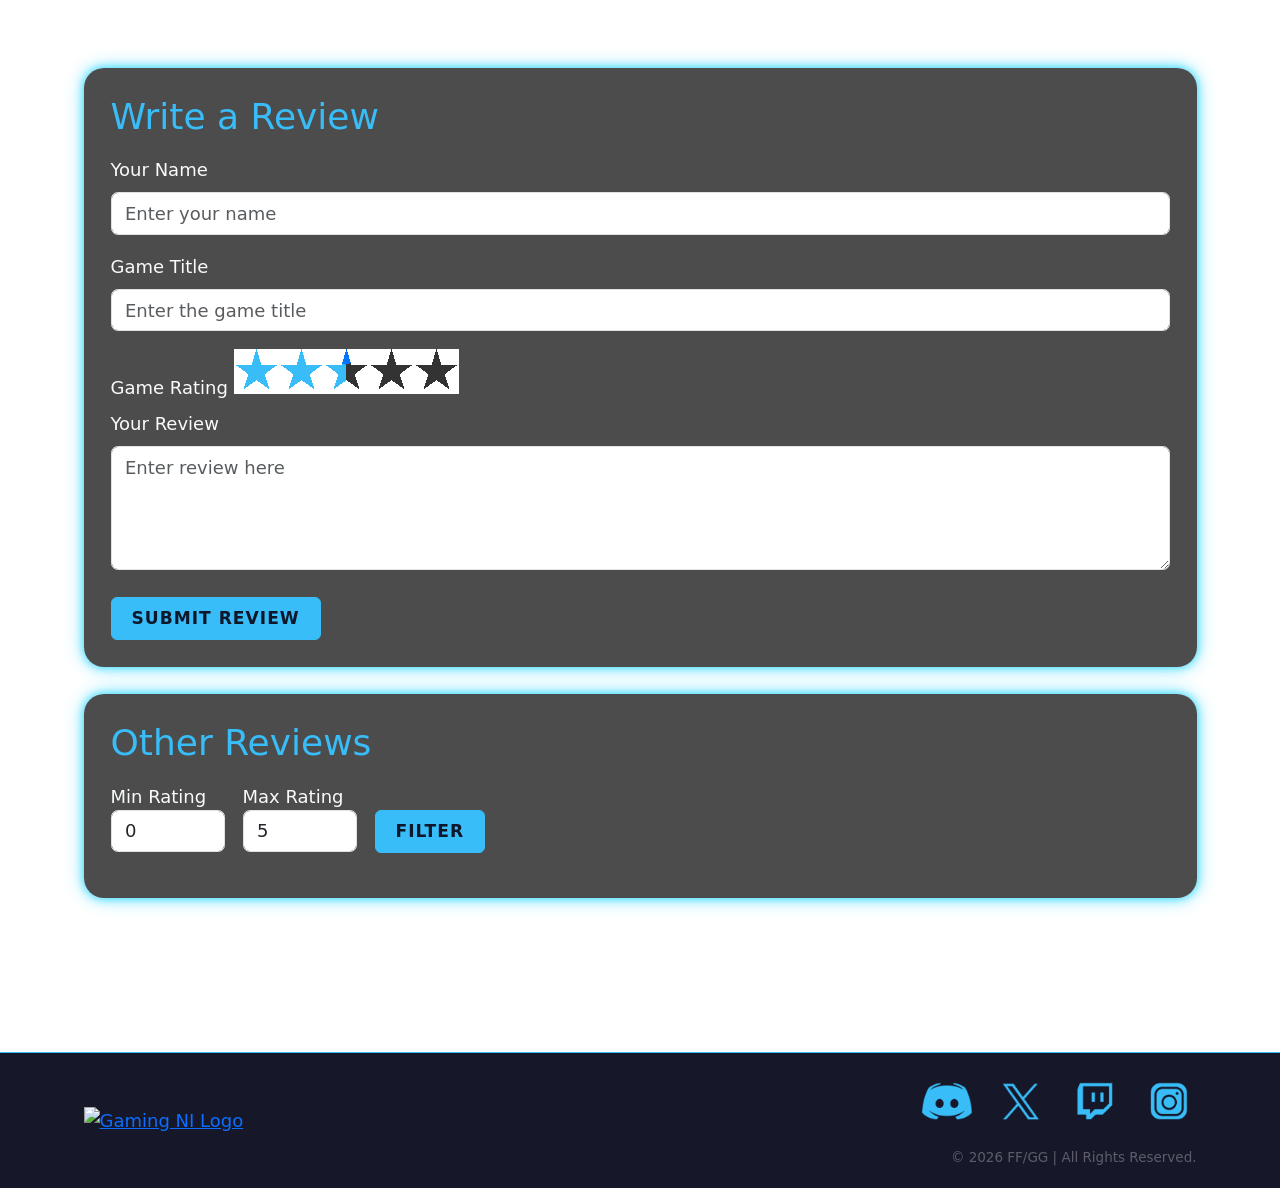
==== commit 1360c21e: "Finishing final touches for HTML" ====
--- a/about.html
+++ b/about.html
@@ -152,21 +152,21 @@
 
   <div class="row g-4 mb-5">
     <div class="col-md-4">
-      <div class="card-base text-center p-4">
+      <div class="session-prevcard card-base">
         <h4>Community First</h4>
         <p>We build spaces where everyone feels welcome.</p>
       </div>
     </div>
 
     <div class="col-md-4">
-      <div class="card-base text-center p-4">
+      <div class="session-prevcard card-base">
         <h4>Inclusive Gaming</h4>
         <p>All skill levels, all backgrounds, all playstyles.</p>
       </div>
     </div>
 
     <div class="col-md-4">
-      <div class="card-base text-center p-4">
+      <div class="session-prevcard card-base">
         <h4>Passion Driven</h4>
         <p>We celebrate the games and players that bring us together.</p>
       </div>
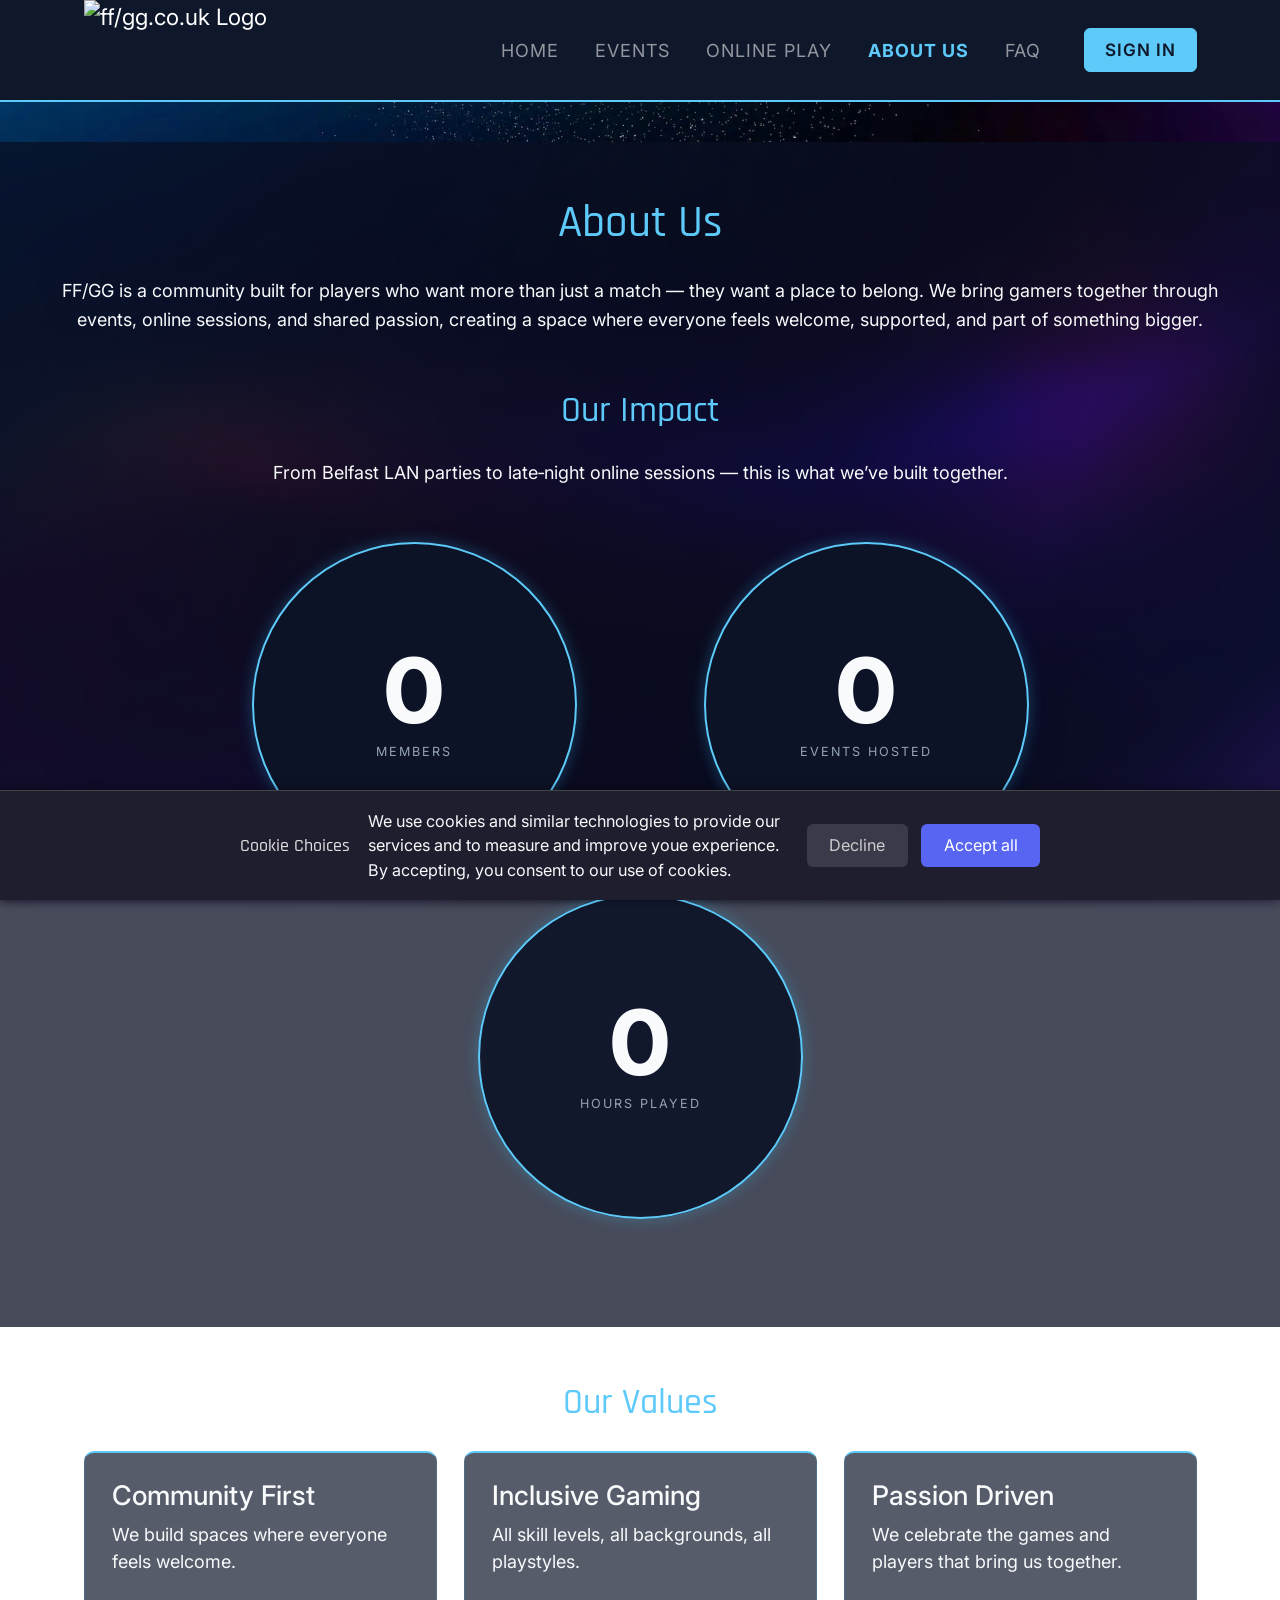
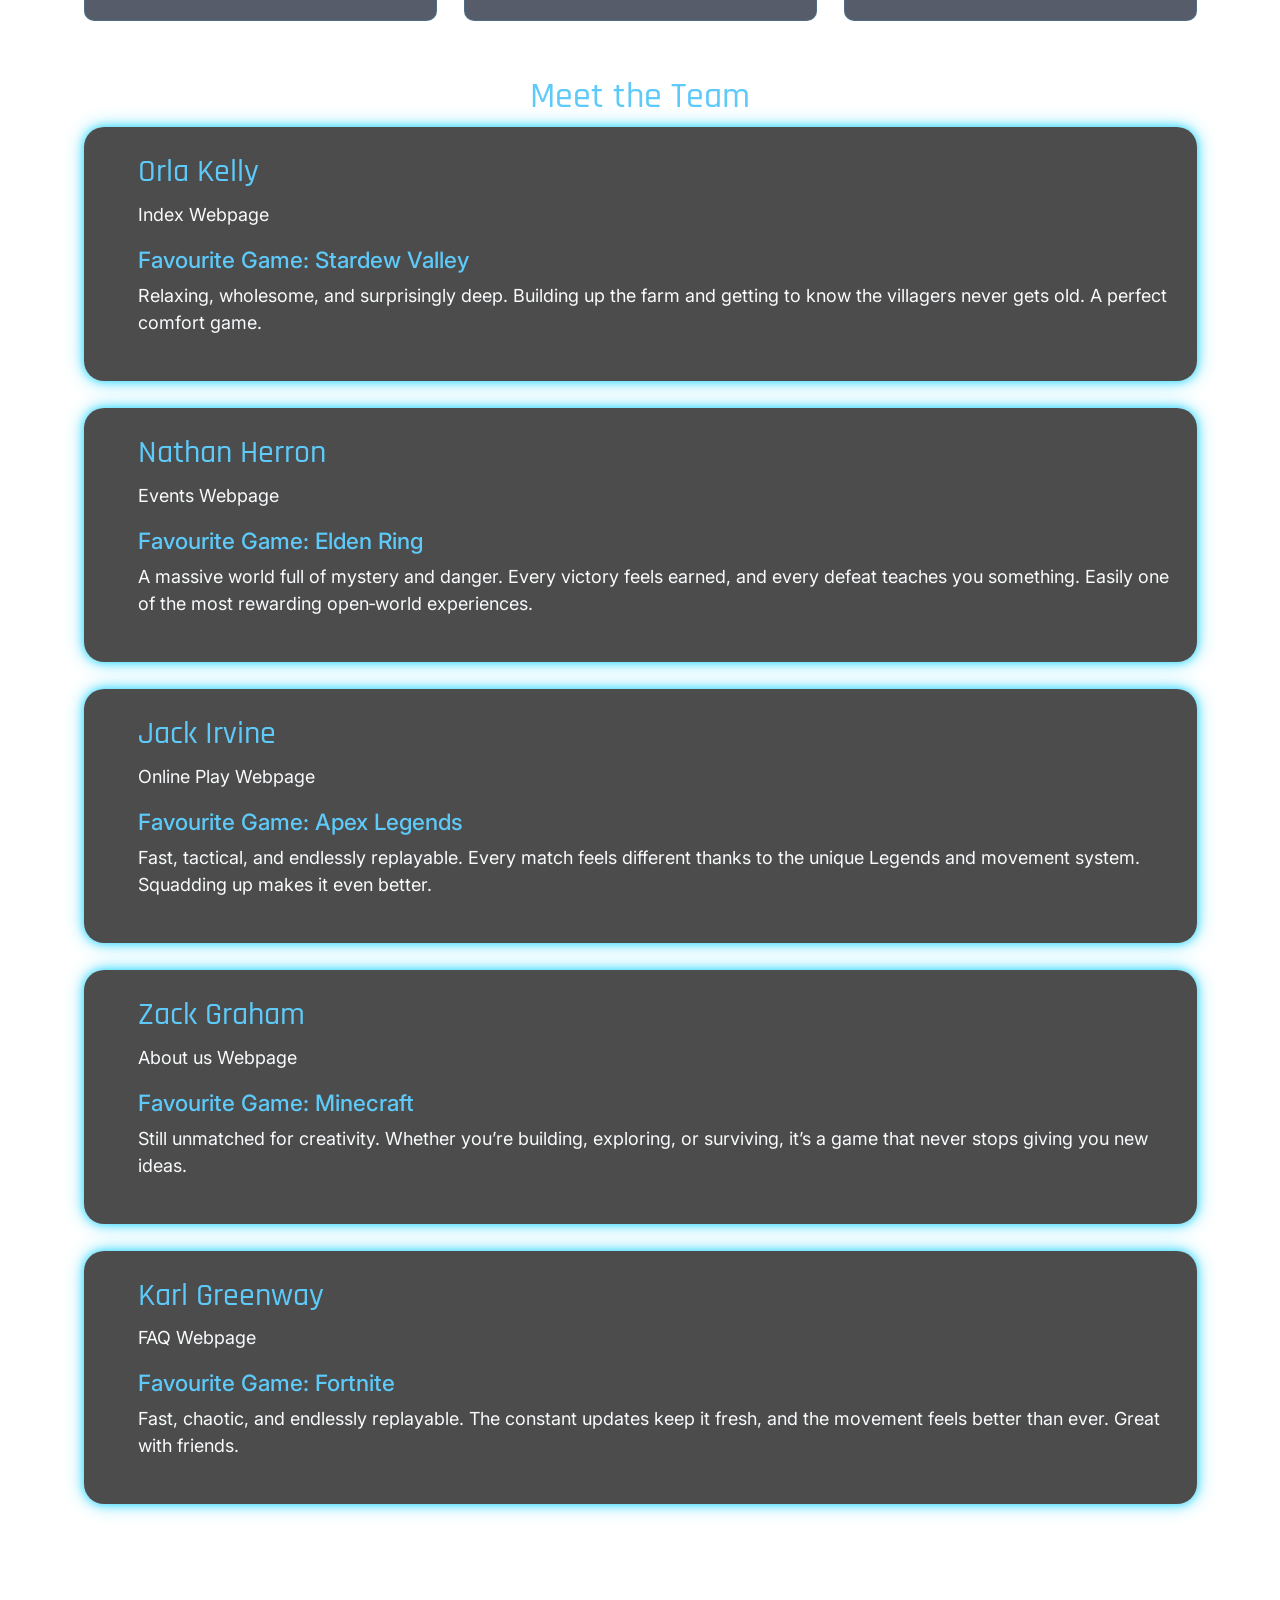
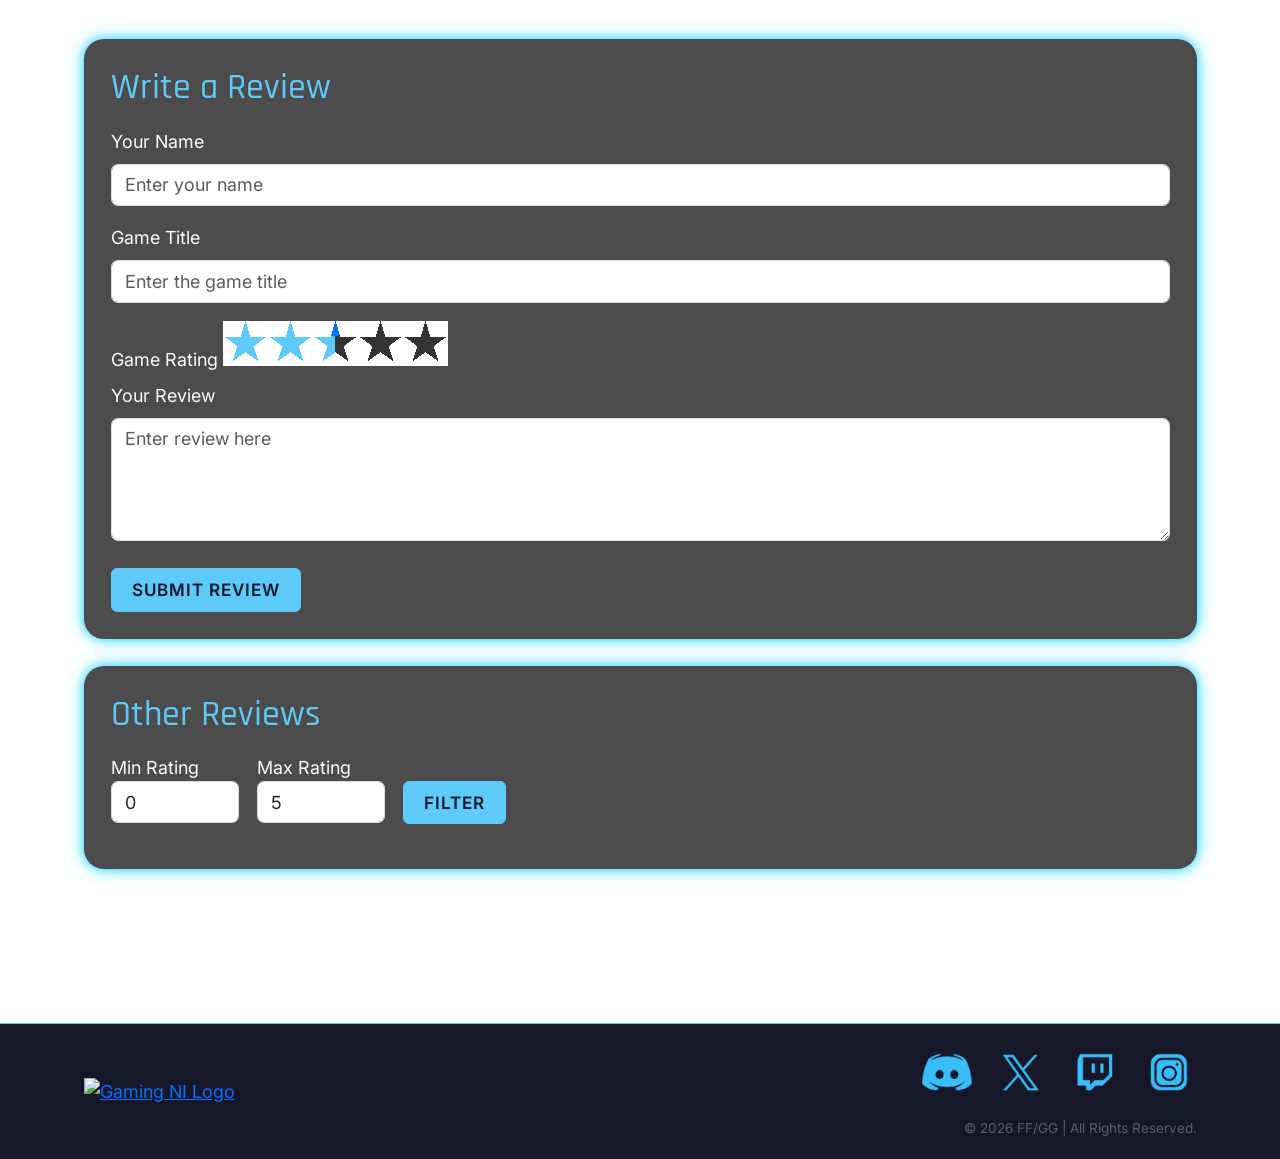
==== commit 82be4d97: "Added link for new font in the head of everyones pages" ====
--- a/about.html
+++ b/about.html
@@ -6,6 +6,10 @@
     <title>About Us</title>
     <link rel="stylesheet" href="css/bootstrap.min.css" />
     <link rel="stylesheet" href="css/stylesheet.css" />
+    <link
+      href="https://fonts.googleapis.com/css2?family=Rajdhani:wght@400;600;700&family=Inter:wght@400;500&display=swap"
+      rel="stylesheet"
+    />
   </head>
 
   <body>
--- a/css/stylesheet.css
+++ b/css/stylesheet.css
@@ -1,6 +1,6 @@
 :root {
   /* Consistent Brand Colours */
-  --accent: #38bdf8;
+  --accent: #5dcaf9;
   --accent-hover: #ffffff;
 
   /* Background Layers (darkest - mid) */
@@ -22,14 +22,22 @@
 }
 
 body {
-  background-image: url("/images/bg.webp");
+  background-image: url("../images/bg.webp");
   background-repeat: no-repeat;
   background-attachment: fixed; /* keeps bg fixed while page scrolls */
   background-size: cover;
+
+  font-family: "Inter", system-ui, sans-serif;
 }
 
 p {
   color: var(--text-light);
+}
+
+h1,
+h2,
+h3 {
+  font-family: "Rajdhani", system-ui, sans-serif;
 }
 
 h2 {
@@ -331,10 +339,12 @@
 
 /* ── ONLINE PLAY ── */
 
+/* class to float left */
 .left {
   float: left;
 }
 
+/* class to float right */
 .right {
   float: right;
 }
@@ -356,6 +366,7 @@
   max-width: min-content;
 }
 
+/* press button on hover effect */
 .pressBtn:hover {
   background-color: var(--bg-darkest);
   color: var(--accent);
@@ -390,7 +401,7 @@
     fadein 0.5s,
     fadeout 0.5s 2.5s;
 }
-
+/* snackbar animation */
 @-webkit-keyframes fadein {
   from {
     bottom: 0;
@@ -458,20 +469,20 @@
 #platformSearch:focus {
   outline: 3px solid #ddd;
 }
-
+/* filter menu top section */
 .filterMenuTop {
   margin: 2px;
   float: left;
   padding: none;
 }
-
+/* games titles */
 #gamesTitle {
   margin-left: 10px;
   margin-top: 10px;
   font-size: x-large;
   font-weight: 600;
 }
-
+/* filter menu div */
 .filterMenu {
   border-radius: 10px;
   height: 100%;
@@ -496,6 +507,7 @@
   z-index: 10;
 }
 
+/* dropdown content elemets */
 .dropdownContent a {
   color: black;
   padding: 10px 10px;
@@ -507,8 +519,8 @@
 .dropdown a:hover {
   background-color: #ddd;
 }
+
 /* filter show */
-
 .show {
   display: block;
 }
@@ -530,7 +542,7 @@
   margin-right: none;
   z-index: 1;
 }
-
+/* online play session card divider */
 .newspaper {
   column-count: 2;
   column-rule: 1px solid var(--accent);
@@ -538,11 +550,13 @@
   column-width: 50%;
 }
 
+/* game logos in online session cards */
 .gameLogoThumb {
   max-width: 100px;
   max-height: 100px;
 }
 
+/* online play session div  */
 .onlinePlaySessionListDiv {
   z-index: 1;
   border-radius: 10px;
@@ -555,6 +569,7 @@
   margin: 10px 0 0 4px;
 }
 
+/* online play session cards in the div */
 .session-card {
   border-radius: 10px;
   padding: 1.5rem;
@@ -1109,6 +1124,8 @@
 /* END OF NATE'S EDITS */
 
 /* ABOUT US PAGE - Zack */
+
+/* Review card container styling */
 .review-card {
   position: relative;
   display: flex;
@@ -1118,16 +1135,19 @@
   border-bottom: 1px solid var(--border-accent-faint);
 }
 
+/* Removes bottom border of last card */
 .review-card:last-child {
   border-bottom: none;
 }
 
+/* Styling for the review user */
 .review-user {
   color: var(--accent);
   font-weight: 500;
   opacity: 0.9;
 }
 
+/* Delete button styling */
 .delete-icon {
   position: relative;
   bottom: 5px;
@@ -1140,25 +1160,32 @@
   transition: 0.2s;
 }
 
+/* Hover effect for the delete button */
 .delete-icon:hover {
   color: var(--accent-hover);
   transform: scale(1.2);
 }
 
+/* Star rating slider */
 .star-rating {
   --size: 2.5rem;
   --val: 2.5;
-  --mask: 
-    conic-gradient(from -18deg at 61% 34.5%, #0000 108deg, #000 0) 0 0 / var(--size) var(--size),
-    conic-gradient(from 270deg at 39% 34.5%, #0000 108deg, #000 0) 0 0 / var(--size) var(--size),
-    conic-gradient(from 54deg at 68% 56%, #0000 108deg, #000 0) 0 0 / var(--size) var(--size),
-    conic-gradient(from 198deg at 32% 56%, #0000 108deg, #000 0) 0 0 / var(--size) var(--size),
-    conic-gradient(from 126deg at 50% 69%, #0000 108deg, #000 0) 0 0 / var(--size) var(--size);
+  --mask:
+    conic-gradient(from -18deg at 61% 34.5%, #0000 108deg, #000 0) 0 0 /
+      var(--size) var(--size),
+    conic-gradient(from 270deg at 39% 34.5%, #0000 108deg, #000 0) 0 0 /
+      var(--size) var(--size),
+    conic-gradient(from 54deg at 68% 56%, #0000 108deg, #000 0) 0 0 /
+      var(--size) var(--size),
+    conic-gradient(from 198deg at 32% 56%, #0000 108deg, #000 0) 0 0 /
+      var(--size) var(--size),
+    conic-gradient(from 126deg at 50% 69%, #0000 108deg, #000 0) 0 0 /
+      var(--size) var(--size);
 
   --background: linear-gradient(
-      90deg,
-      var(--accent) calc(var(--size) * var(--val)),
-      #333 0
+    90deg,
+    var(--accent) calc(var(--size) * var(--val)),
+    #333 0
   );
 
   height: var(--size);
@@ -1168,7 +1195,7 @@
   cursor: pointer;
 }
 
-/* Chrome + Safari */
+/* For Chrome and Safari */
 .star-rating::-webkit-slider-runnable-track {
   height: 100%;
   mask: var(--mask);
@@ -1176,7 +1203,7 @@
   background: var(--background);
 }
 
-/* Firefox */
+/* For Firefox */
 .star-rating::-moz-range-track {
   height: 100%;
   mask: var(--mask);
@@ -1184,6 +1211,7 @@
   background: var(--background);
 }
 
+/* Displayed stars under reviews */
 .review-stars {
   color: var(--accent);
   font-size: 1.4rem;
@@ -1339,12 +1367,12 @@
   bottom: 0;
   left: 0;
   width: 100%;
-  background: #1e1e2e;         /* match your site's dark theme */
+  background: #1e1e2e; /* match your site's dark theme */
   color: #e0e0e0;
   border-top: 1px solid #444;
   padding: 1rem;
-  z-index: 9999;               /* keeps it above everything */
-  box-shadow: 0 -2px 10px rgba(0,0,0,0.3);
+  z-index: 9999; /* keeps it above everything */
+  box-shadow: 0 -2px 10px rgba(0, 0, 0, 0.3);
 }
 
 .cookie-content {
@@ -1356,10 +1384,21 @@
   gap: 1rem;
 }
 
-.cookie-content h3 { margin: 0; font-size: 1rem; }
-.cookie-content p  { margin: 0; font-size: 0.9rem; flex: 1; min-width: 200px; }
-
-.cookie-buttons { display: flex; gap: 0.75rem; }
+.cookie-content h3 {
+  margin: 0;
+  font-size: 1rem;
+}
+.cookie-content p {
+  margin: 0;
+  font-size: 0.9rem;
+  flex: 1;
+  min-width: 200px;
+}
+
+.cookie-buttons {
+  display: flex;
+  gap: 0.75rem;
+}
 
 .cookie-buttons button {
   padding: 0.5rem 1.25rem;
@@ -1369,5 +1408,11 @@
   font-size: 0.9rem;
 }
 
-#cookie-accept  { background: #5865f2; color: white; }   /* your accent colour */
-#cookie-decline { background: #3a3a4a; color: #ccc; }+#cookie-accept {
+  background: #5865f2;
+  color: white;
+} /* your accent colour */
+#cookie-decline {
+  background: #3a3a4a;
+  color: #ccc;
+}
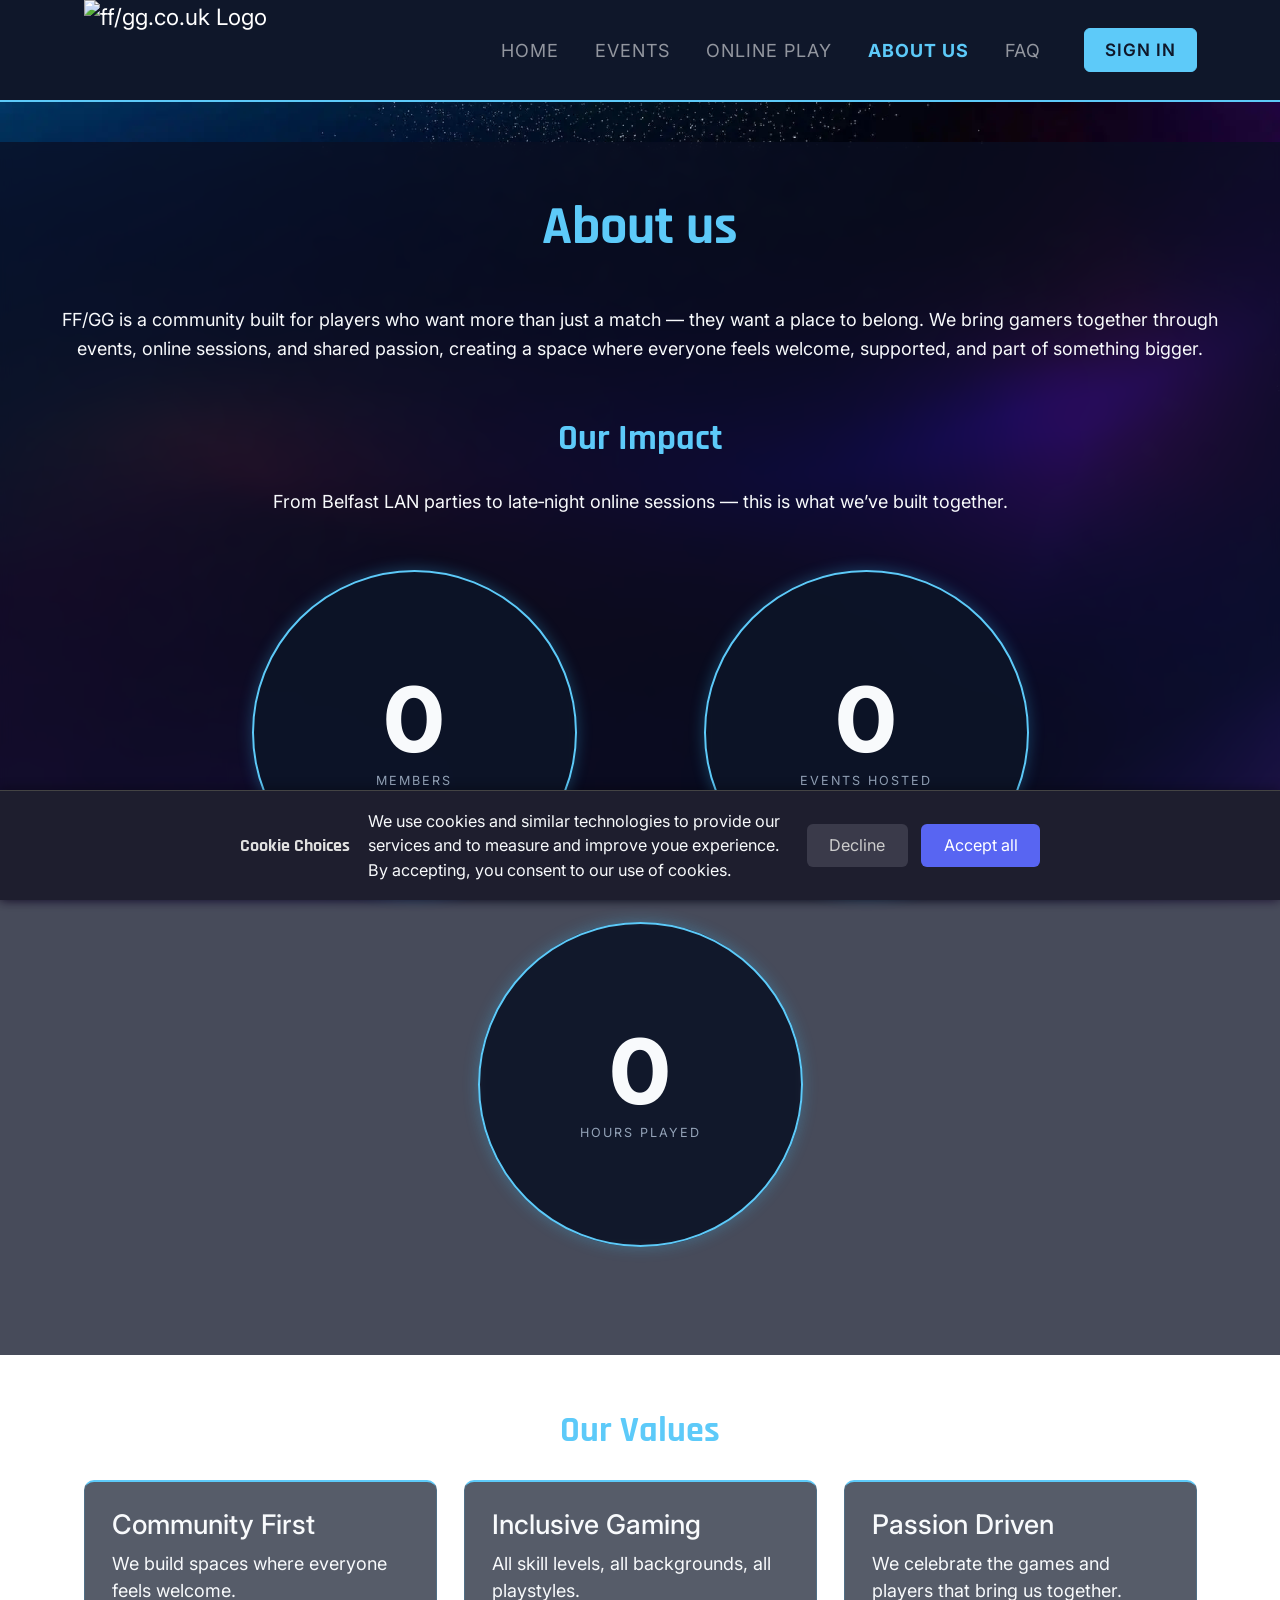
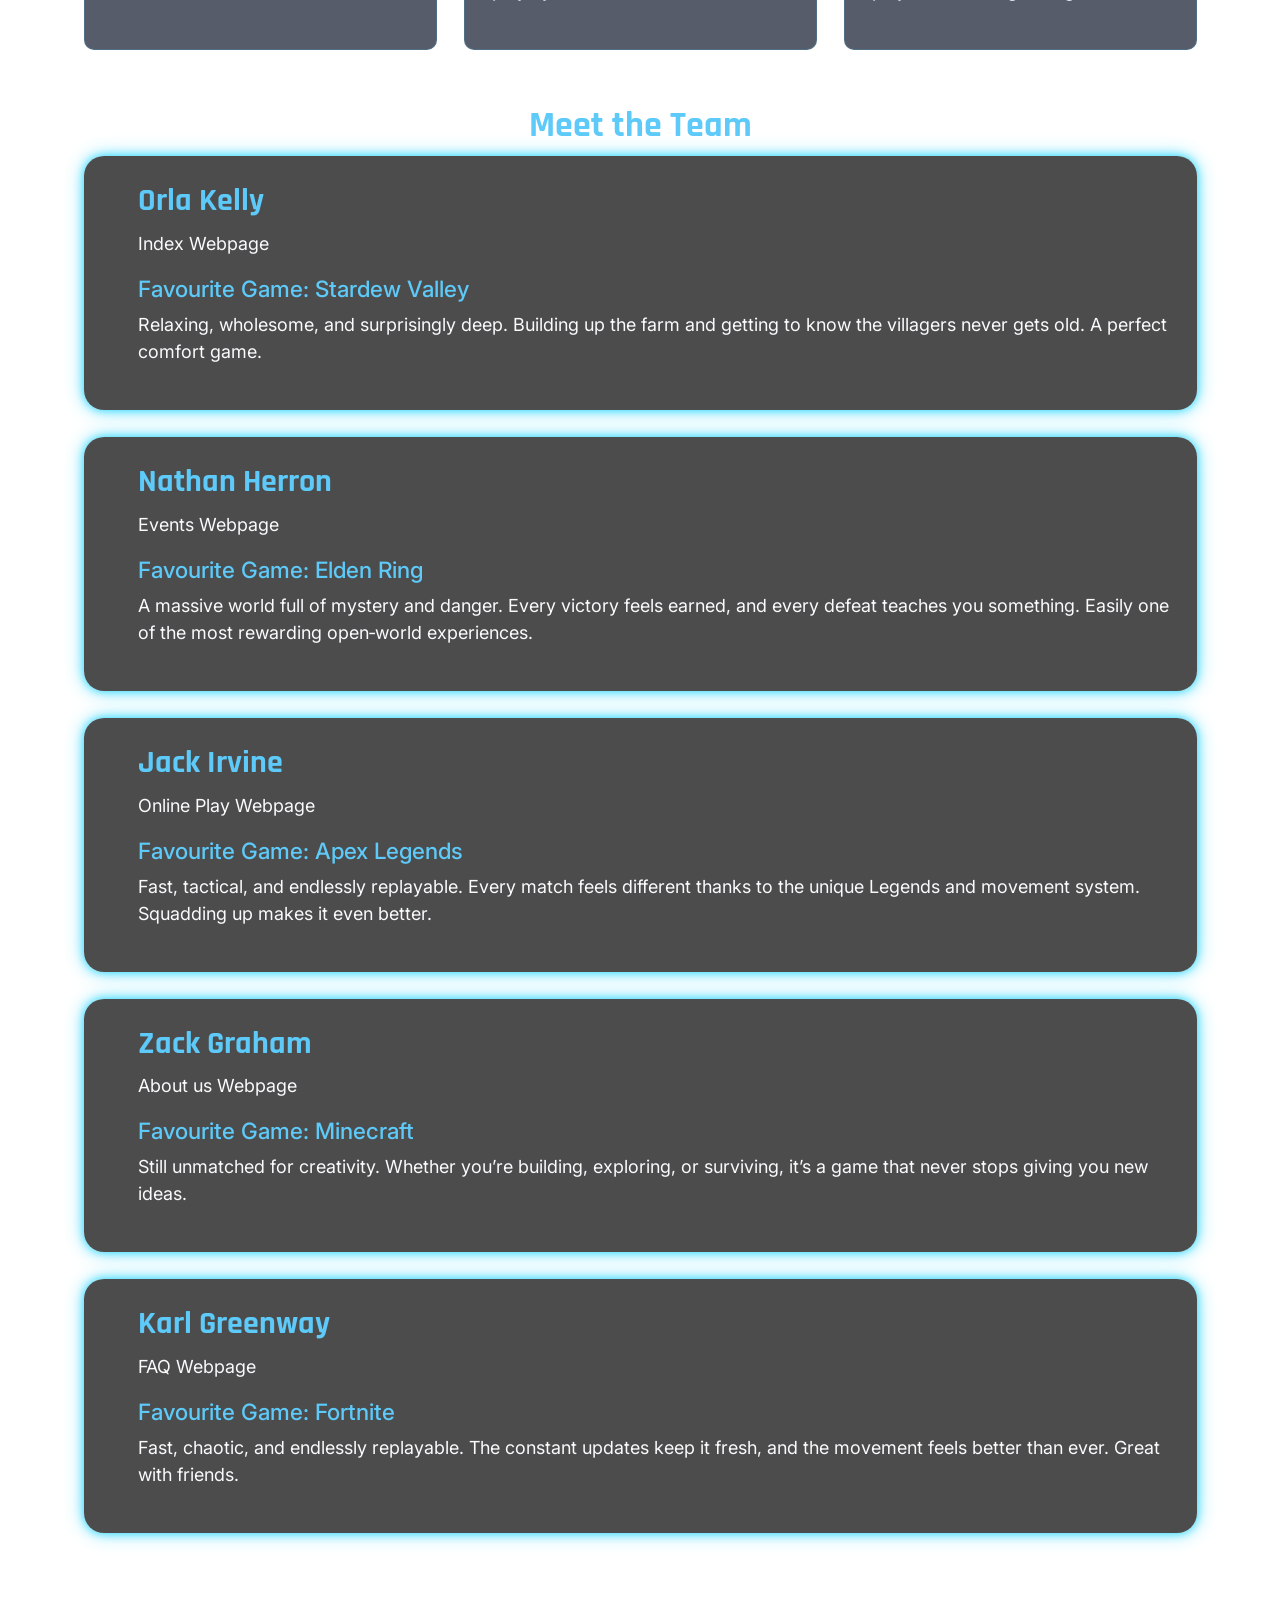
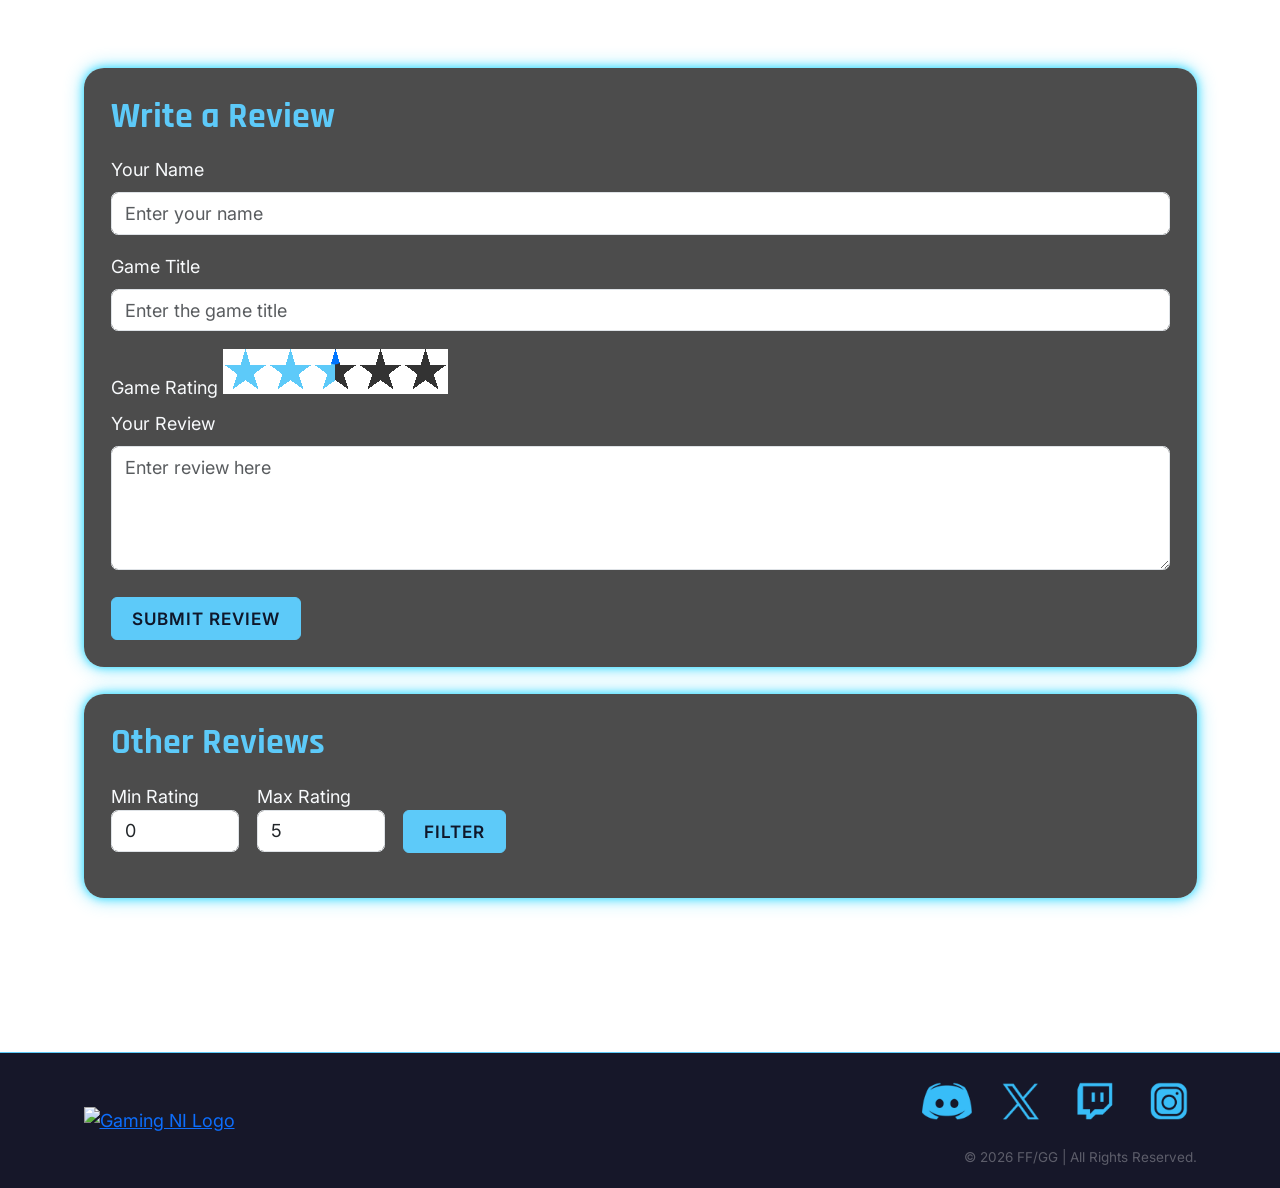
==== commit ead9cacf: "Changing header to match other pages" ====
--- a/about.html
+++ b/about.html
@@ -114,7 +114,7 @@
   <div class="row g-0">
   <div class="col-md-12 d-flex flex-column events-preview-text text-center reveal">
 
-    <h1 style="color: var(--accent);">About Us</h1>
+    <h2 class="display-5 fw-bold mb-4 text-center">About us</h2>
 
     <p class="about-description">
       FF/GG is a community built for players who want more than just a match — they want a place to belong.
--- a/css/stylesheet.css
+++ b/css/stylesheet.css
@@ -13,6 +13,13 @@
   --text-muted: #94a3b8;
   --text-faint: #64748b;
 
+  /* Fonts */
+  --font-heading: "Rajdhani", system-ui, sans-serif;
+  --font-body: "Inter", system-ui, sans-serif;
+  --font-weight-regular: 400;
+  --font-weight-semibold: 600;
+  --font-weight-bold: 700;
+
   --border-accent: 1px solid var(--accent);
   --border-accent-faint: 1px solid rgba(56, 189, 248, 0.2);
   --card-bg: rgba(15, 23, 42, 0.7);
@@ -27,7 +34,8 @@
   background-attachment: fixed; /* keeps bg fixed while page scrolls */
   background-size: cover;
 
-  font-family: "Inter", system-ui, sans-serif;
+  font-family: var(--font-body);
+  font-weight: var(--font-weight-regular);
 }
 
 p {
@@ -37,7 +45,8 @@
 h1,
 h2,
 h3 {
-  font-family: "Rajdhani", system-ui, sans-serif;
+  font-family: var(--font-heading);
+  font-weight: var(--font-weight-bold);
 }
 
 h2 {
@@ -367,7 +376,7 @@
 }
 
 /* press button on hover effect */
-.pressBtn:hover {
+.pressBtn:hover, .pressBtn:disabled {
   background-color: var(--bg-darkest);
   color: var(--accent);
   border: 1px solid var(--accent);
@@ -378,7 +387,7 @@
 #signUpPrompt {
   visibility: hidden;
   min-width: 250px;
-  margin-left: -125px;
+  margin-left: -160px;
   background-color: var(--bg-dark);
   border: 2px solid var(--accent);
   color: white;
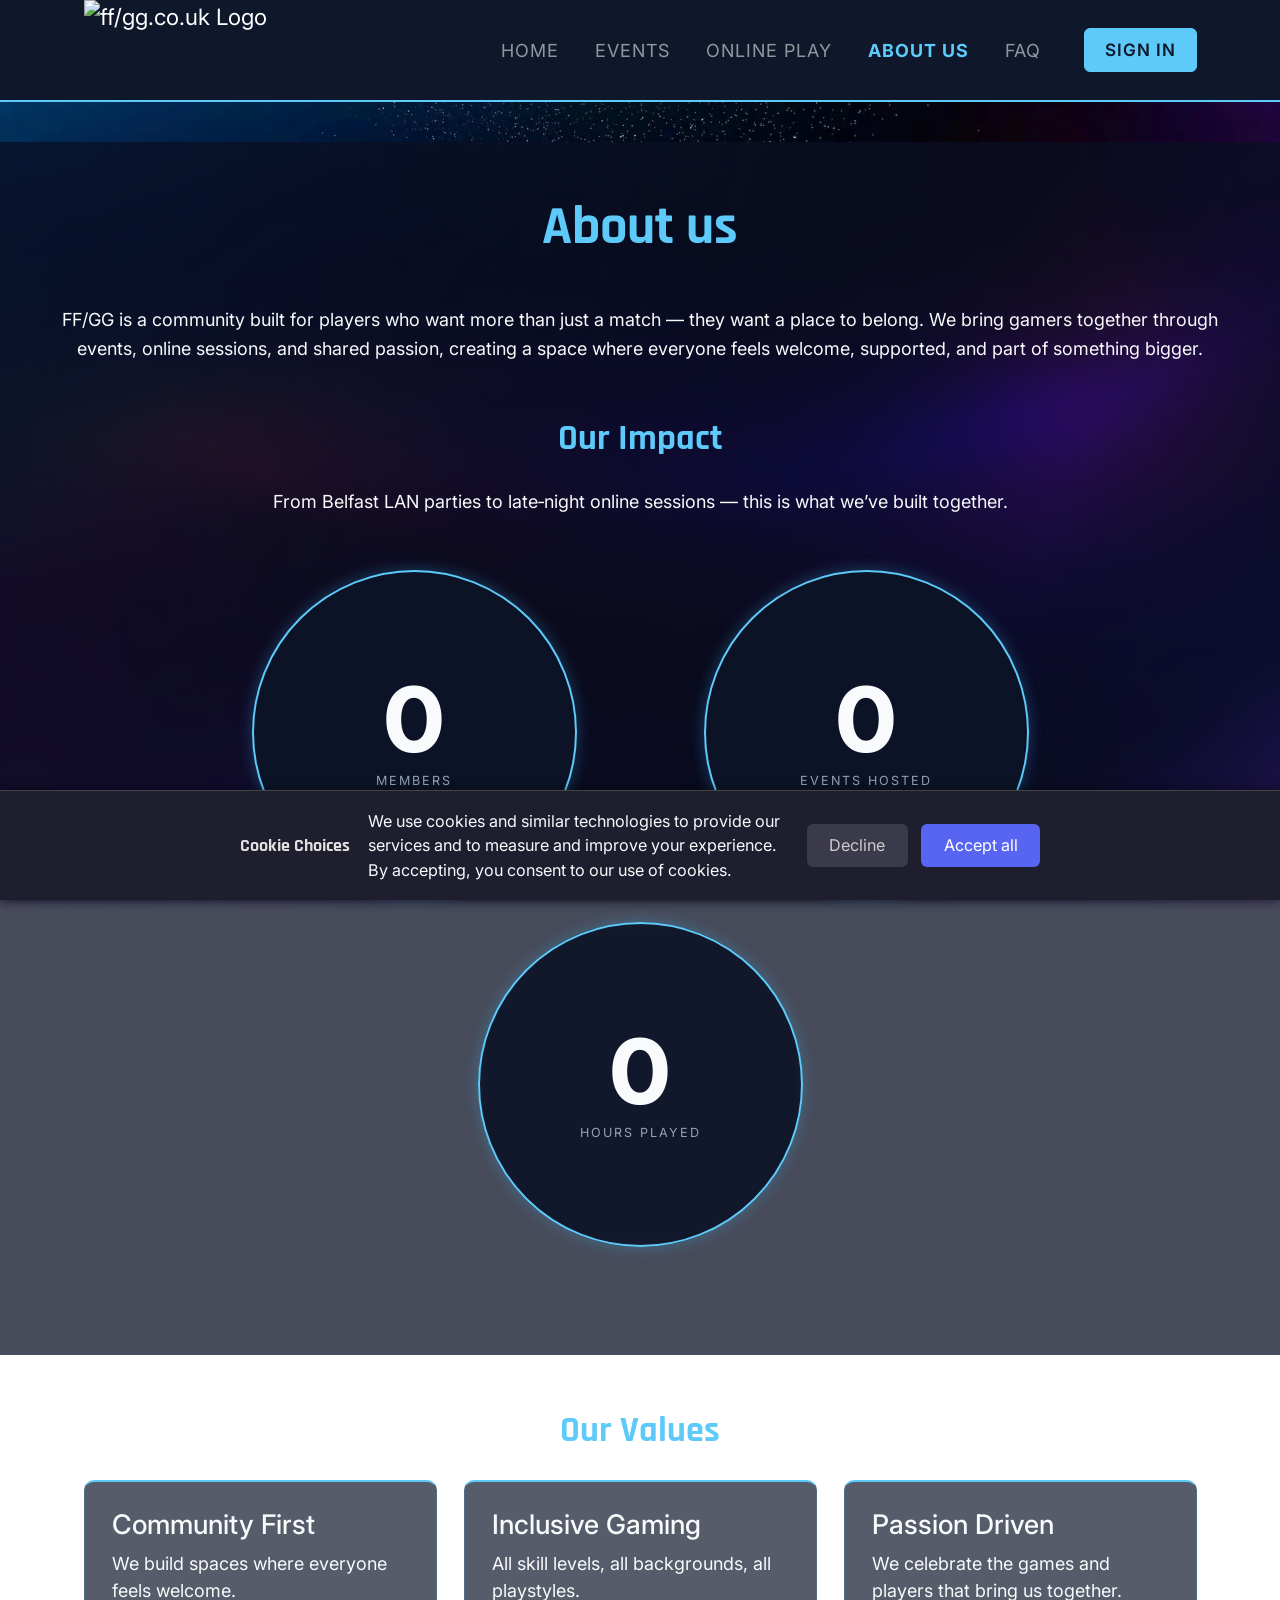
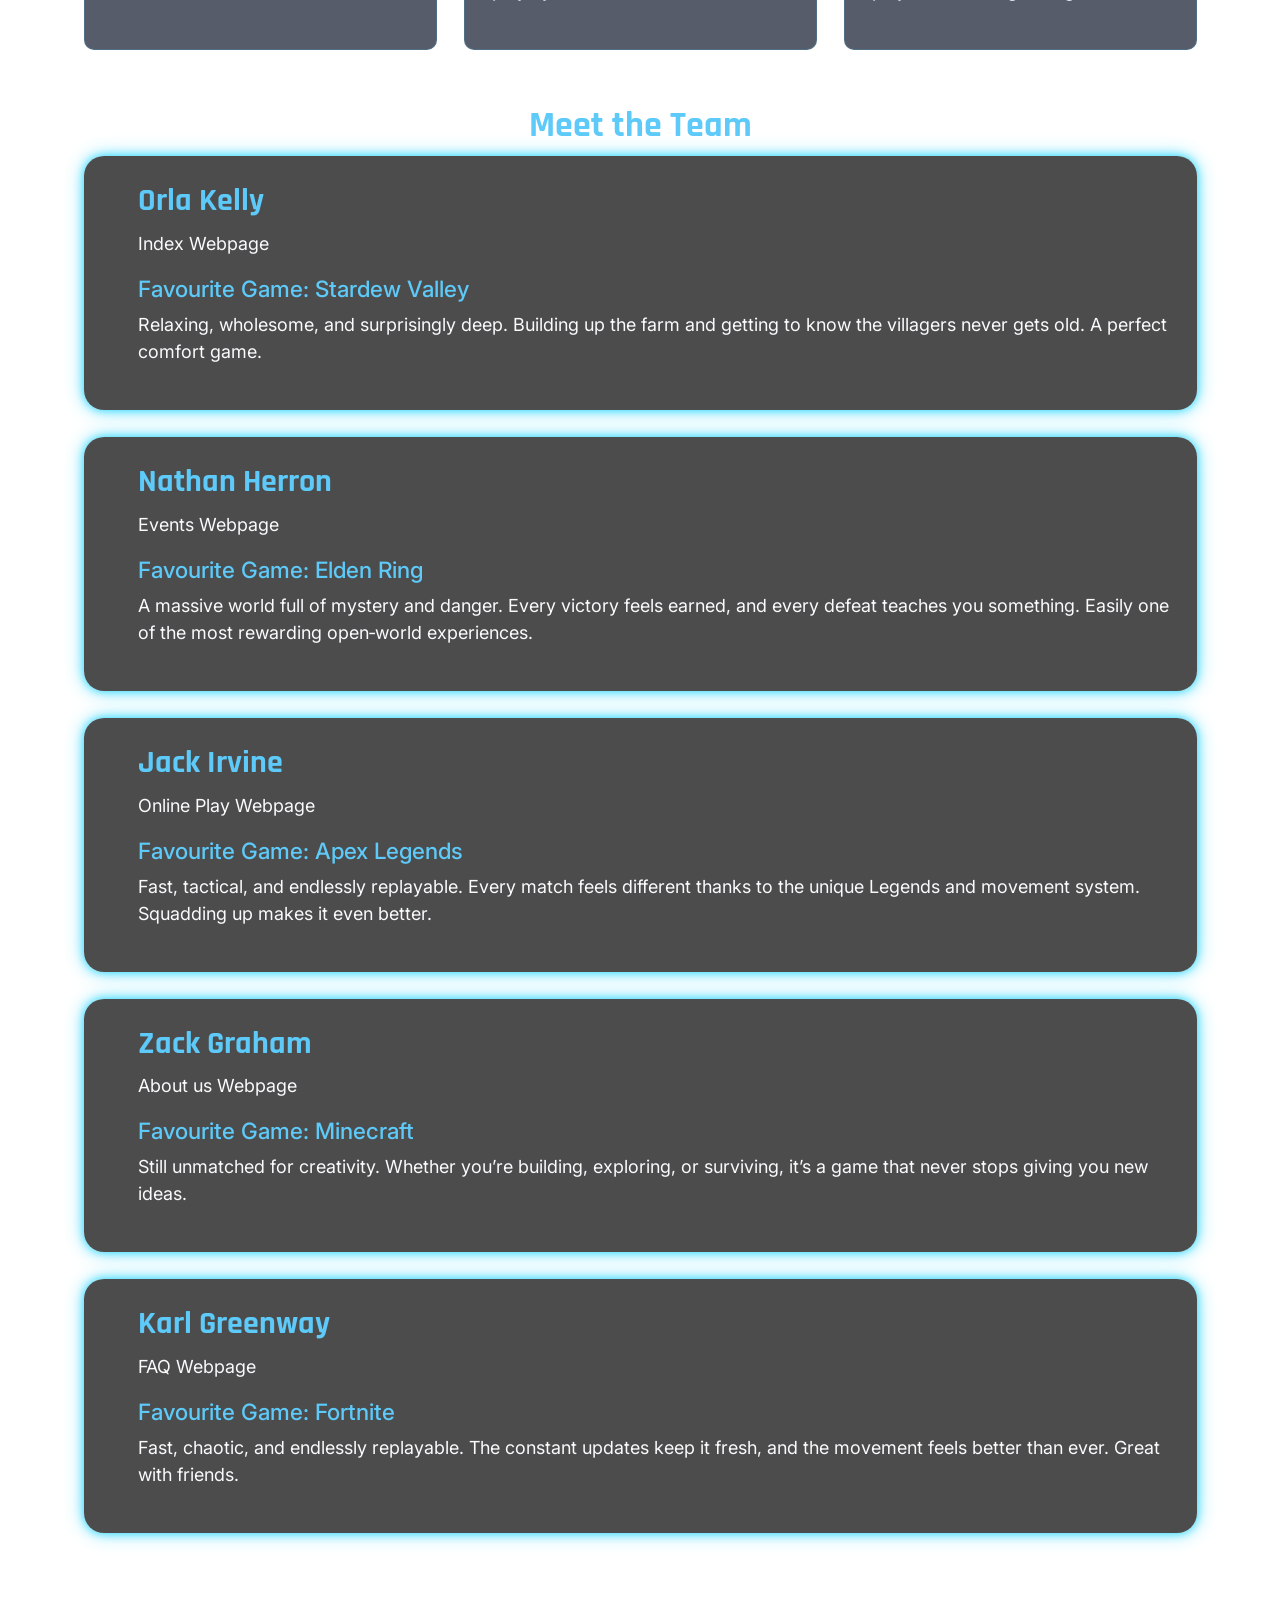
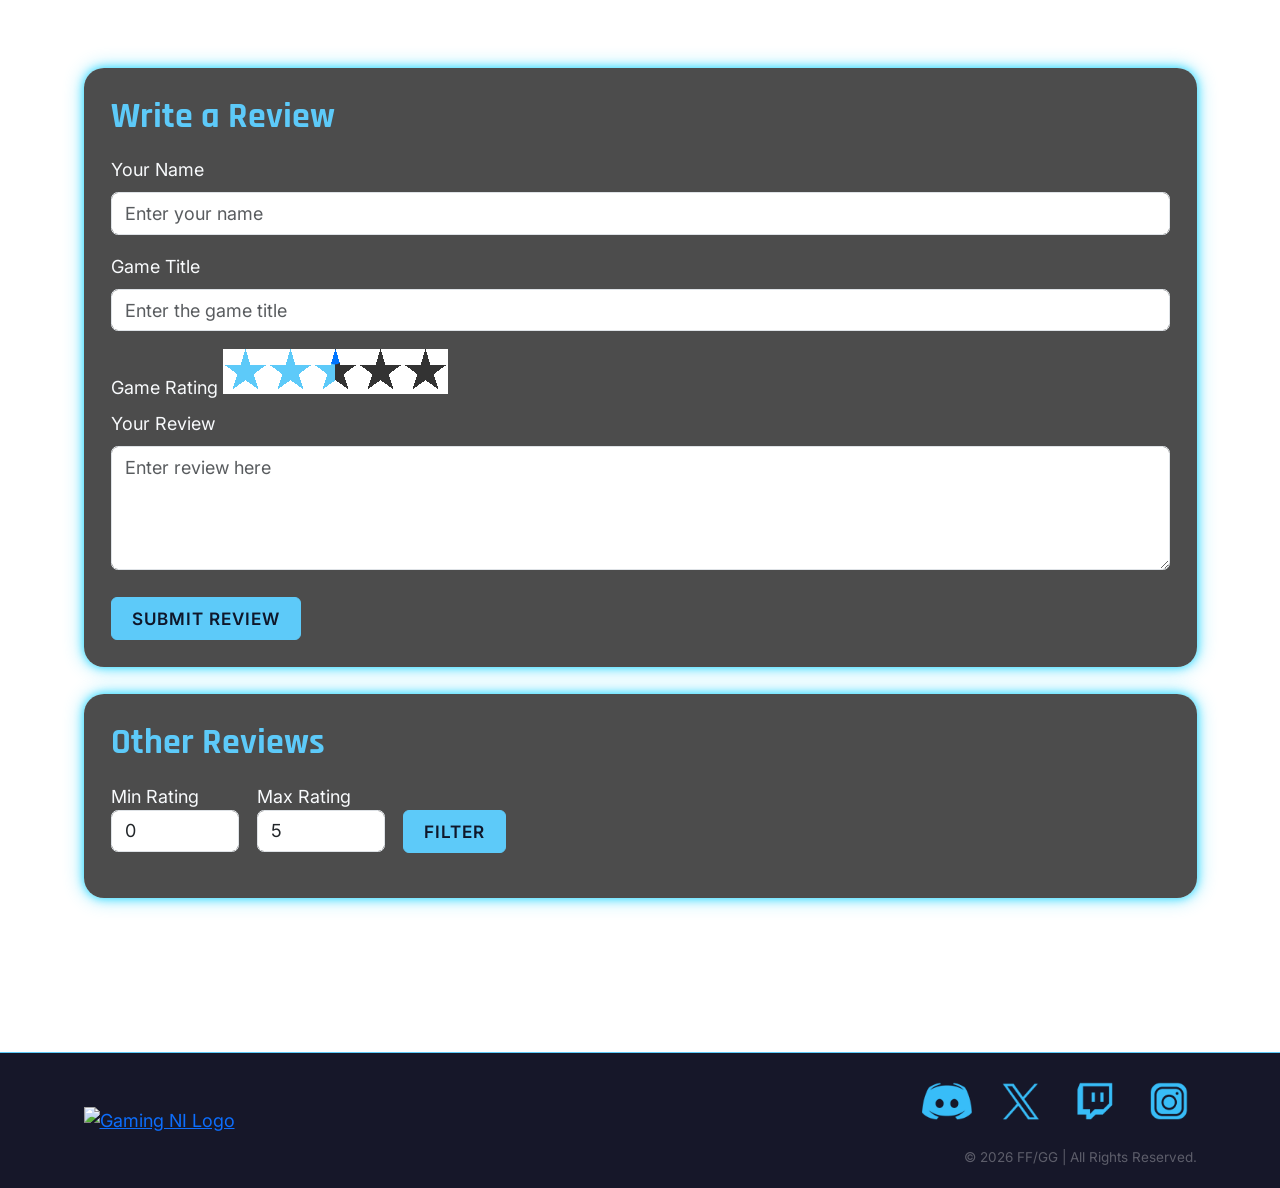
==== commit 83a9d544: "This idiot can't spell 'your'." ====
--- a/about.html
+++ b/about.html
@@ -340,7 +340,7 @@
   <div class="cookie-content">
     <h3>Cookie Choices</h3>
     <p>
-      We use cookies and similar technologies to provide our services and to measure and improve youe experience.
+      We use cookies and similar technologies to provide our services and to measure and improve your experience.
       By accepting, you consent to our use of cookies.
     </p>
     <div class="cookie-buttons">
--- a/css/stylesheet.css
+++ b/css/stylesheet.css
@@ -376,7 +376,7 @@
 }
 
 /* press button on hover effect */
-.pressBtn:hover, .pressBtn:disabled {
+.pressBtn:hover {
   background-color: var(--bg-darkest);
   color: var(--accent);
   border: 1px solid var(--accent);
@@ -387,7 +387,7 @@
 #signUpPrompt {
   visibility: hidden;
   min-width: 250px;
-  margin-left: -160px;
+  margin-left: -125px;
   background-color: var(--bg-dark);
   border: 2px solid var(--accent);
   color: white;
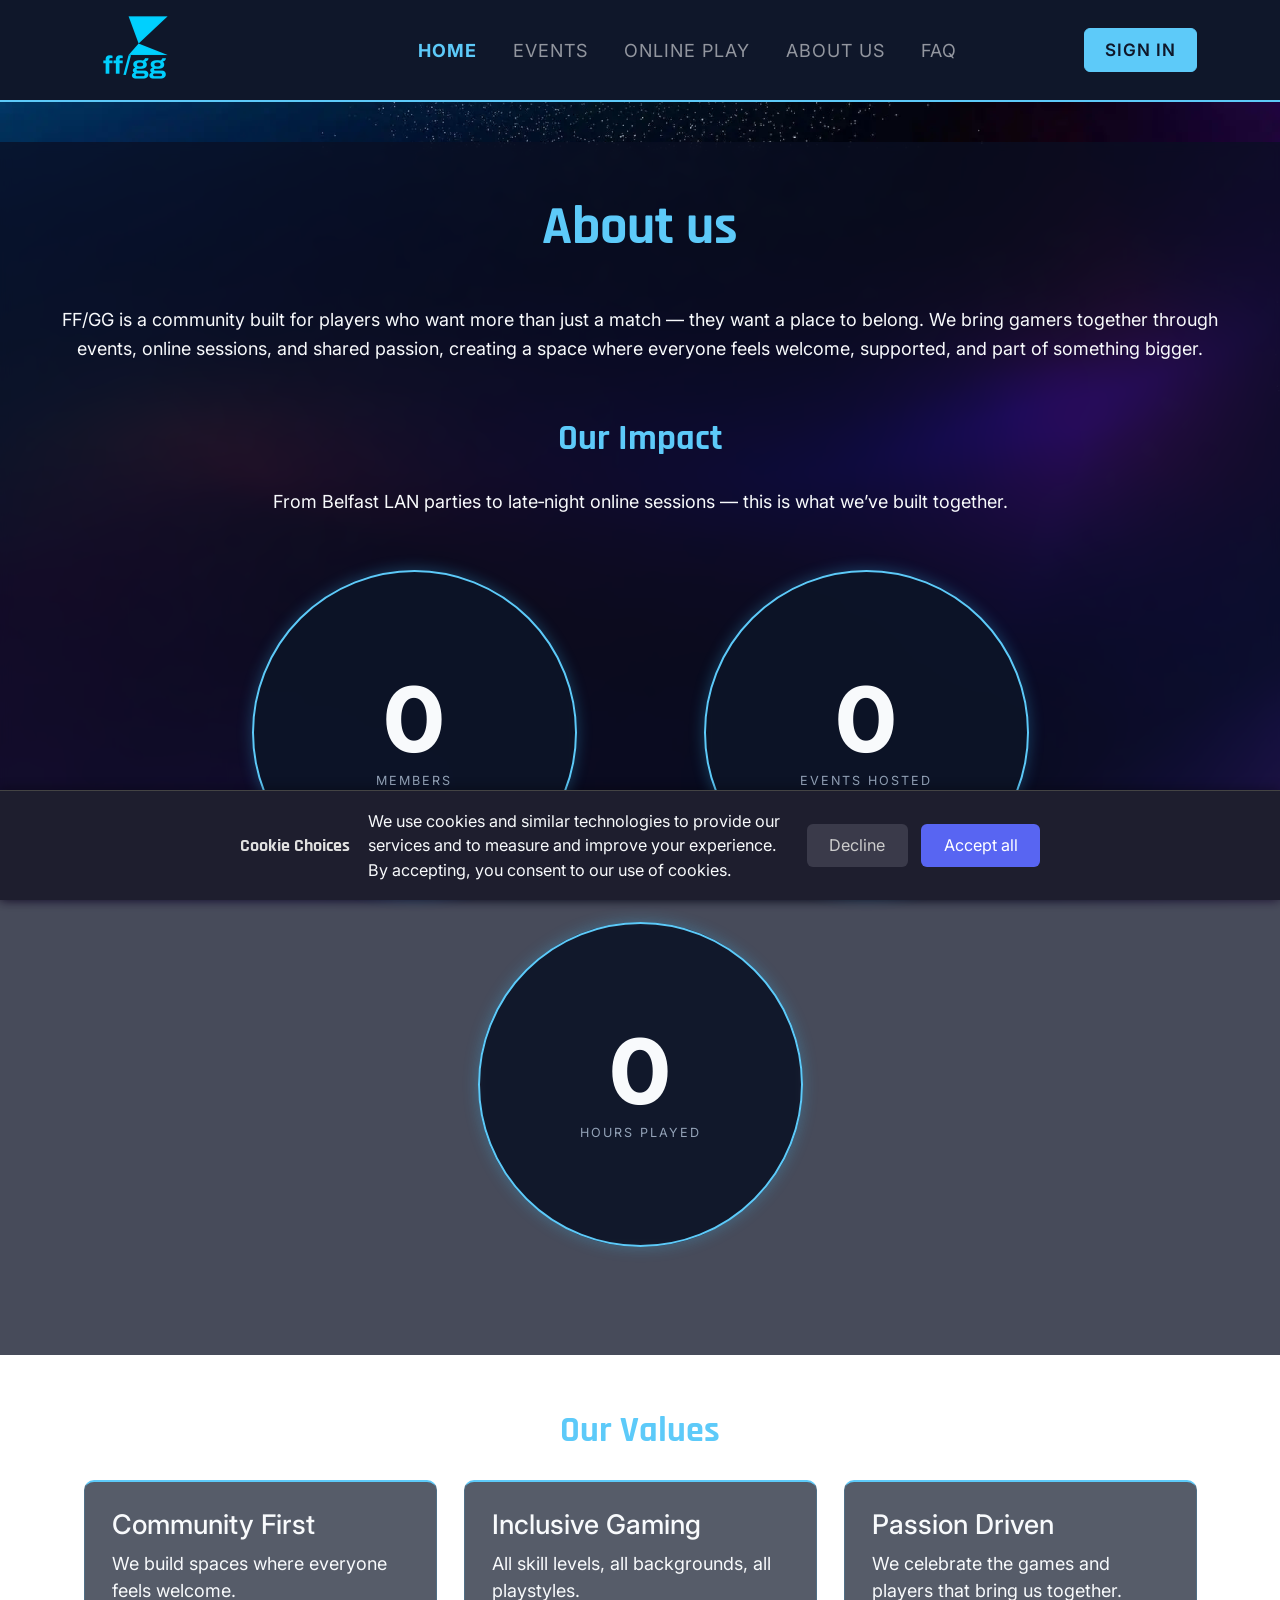
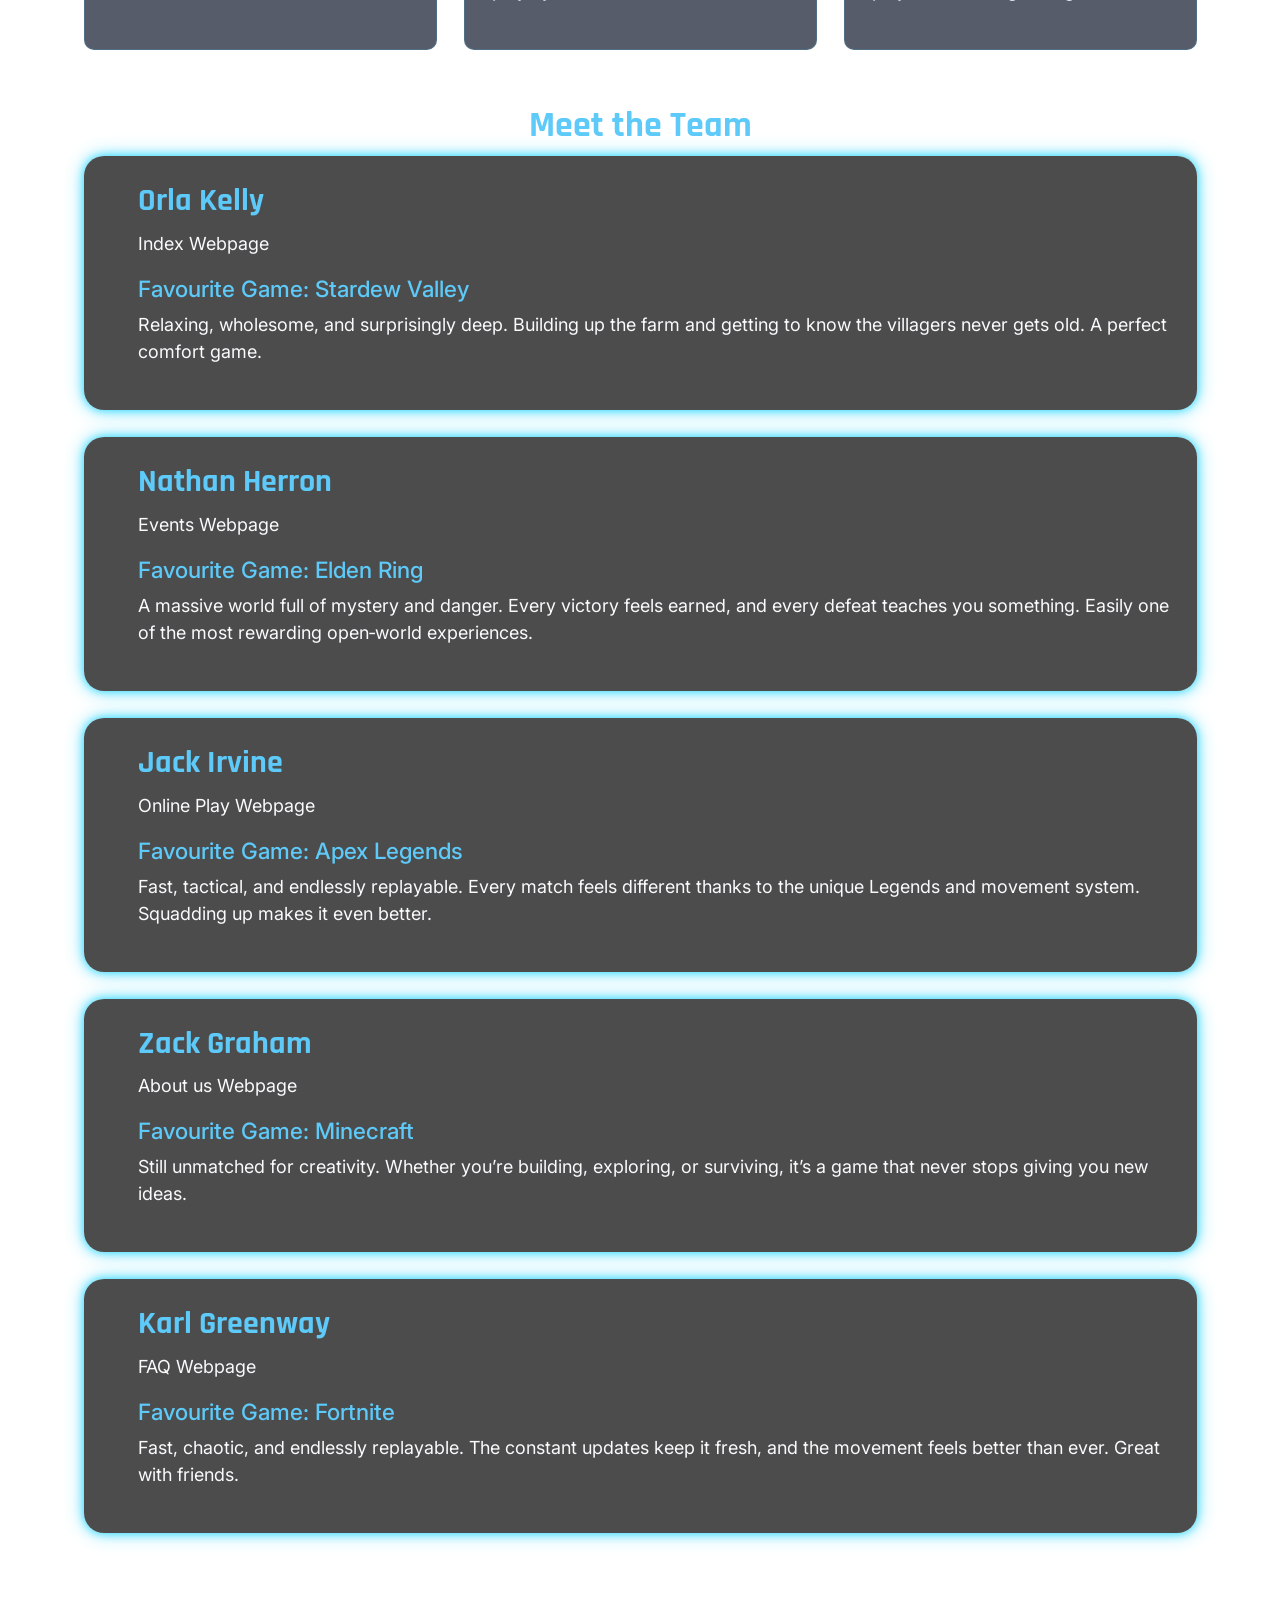
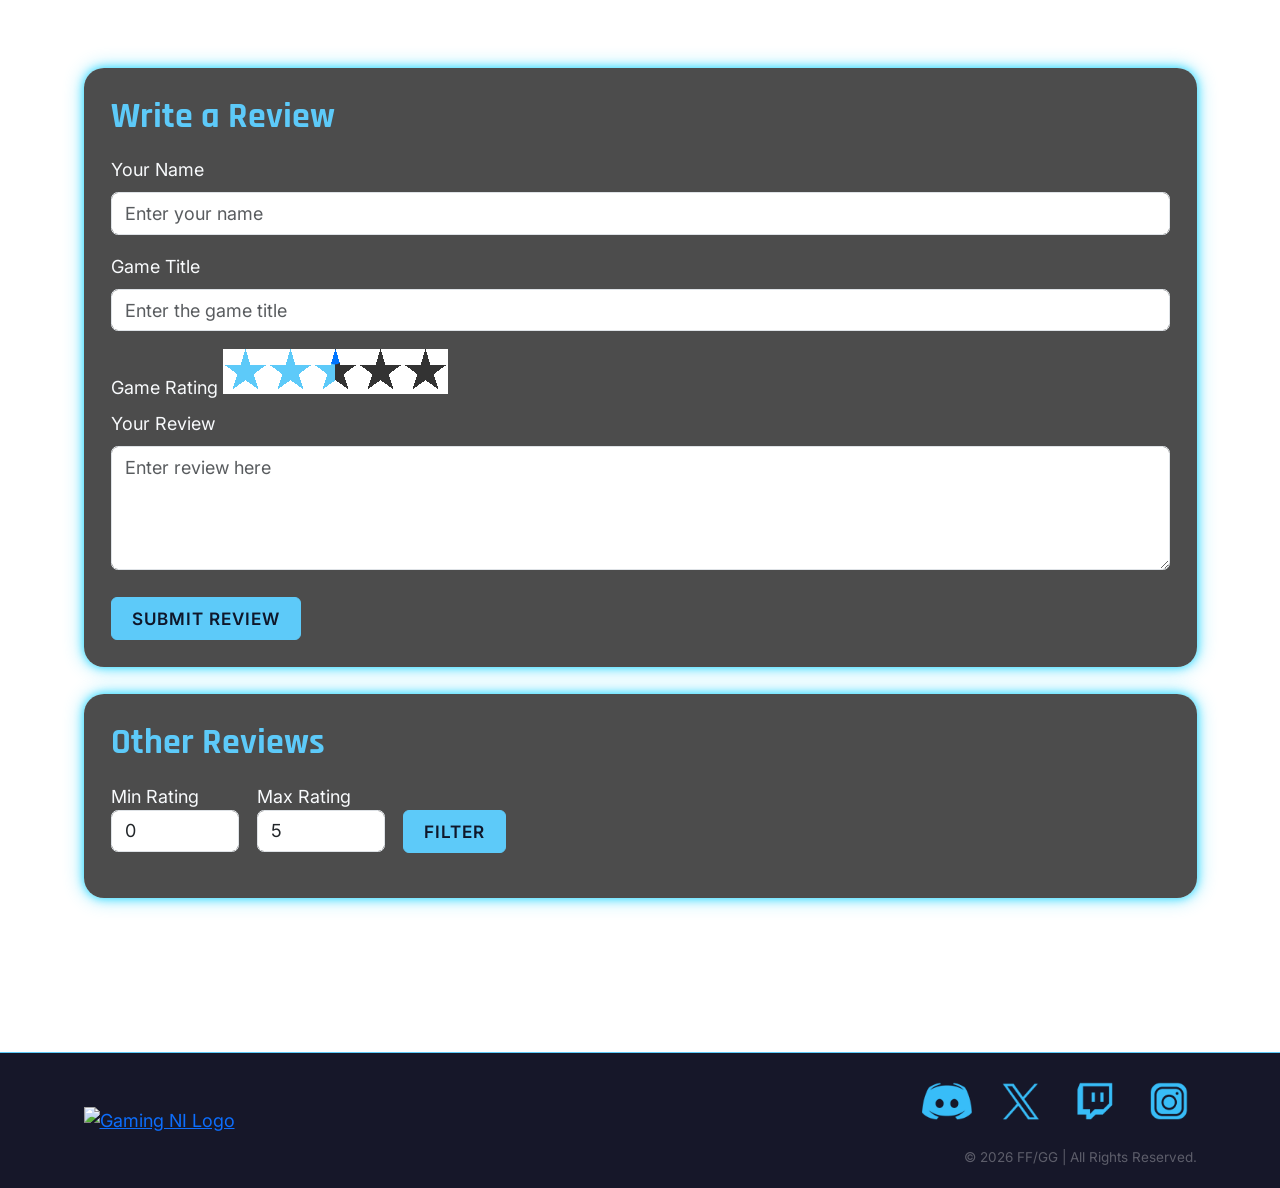
==== commit 7dcef056: "Updating Navbar for all pages to include updated validation for sign in form" ====
--- a/about.html
+++ b/about.html
@@ -13,16 +13,20 @@
   </head>
 
   <body>
-    <!-- NAVBAR - navbar-expand-lg: collapses to hamburger below lg breakpoint -->
+     <!-- NAVBAR - navbar-expand-lg: collapses to hamburger below lg breakpoint -->
+
     <nav class="navbar navbar-expand-lg navbar-dark" id="mainNav">
       <div class="container">
-        <a class="navbar-brand nav-brand d-flex align-items-center" href="index.html">
-  <img 
-    src="images/ffgglogo.png" 
-    alt="ff/gg.co.uk Logo"
-    class="nav-logo-img"
-  >
-</a>
+        <a
+          class="navbar-brand nav-brand d-flex align-items-center"
+          href="index.html"
+        >
+          <img
+            src="images/Ffgglogo.png"
+            alt="ff/gg.co.uk Logo"
+            class="nav-logo-img"
+          />
+        </a>
 
         <button
           class="navbar-toggler"
@@ -39,7 +43,7 @@
         <div class="collapse navbar-collapse" id="navbarLinks">
           <ul class="navbar-nav me-auto">
             <li class="nav-item">
-              <a class="nav-link" href="index.html">Home</a>
+              <a class="nav-link active" href="index.html">Home</a>
             </li>
             <li class="nav-item">
               <a class="nav-link" href="events.html">Events</a>
@@ -48,7 +52,7 @@
               <a class="nav-link" href="online-play.html">Online Play</a>
             </li>
             <li class="nav-item">
-              <a class="nav-link active" href="about.html">About Us</a>
+              <a class="nav-link" href="about.html">About Us</a>
             </li>
             <li class="nav-item">
               <a class="nav-link" href="faq.html">faq</a>
@@ -62,21 +66,25 @@
               onclick="toggleAccount()"
               aria-expanded="false"
               aria-controls="accMenu"
-              aria-label="Account menu"
             >
               Sign In
             </button>
-            <div id="accMenu">
-              <!-- TODO: create JS to collect user details and store locally -->
-              <form onsubmit="return saveDetails();">
+            <div id="accOverlay"></div>
+            <div id="accMenu" role="region" aria-labelledby="accButton">
+              <form onsubmit="return saveDetails();"novalidate>
                 <label for="username">Username</label>
                 <input
                   type="text"
                   id="username"
                   class="form-control"
                   name="username"
+                  aria-describedby="usernameErr"
+                  minlength="4"
                 />
-                <span id="usernameErr" class="hidden-error"
+                <small id="usernameHint" class="form-text">
+  At least 4 characters
+</small>
+                <span id="usernameErr" class="hidden-error" role="alert"
                   >Please enter a username</span
                 >
 
@@ -86,14 +94,25 @@
                   id="password"
                   class="form-control"
                   name="password"
+                  aria-describedby="passwordErr"
+                  minlength="8"
                 />
-                <span id="passwordErr" class ="hidden-error"
+
+                <small id="passwordHint" class="form-text">
+  8+ chars, uppercase, number & symbol
+</small>
+                <span id="passwordErr" class="hidden-error" role="alert"
                   >Password must be at least 6 characters</span
                 >
 
                 <div class="form-check mt-2 mb-1">
-                  <input class="form-check-input" type="checkbox" id="stayLoggedIn" checked>
-                  <label class="form-check-label" for="stayLoggedIn" style="color: var(--text-muted); font-size: 13px;">
+                  <input
+                    class="form-check-input"
+                    type="checkbox"
+                    id="stayLoggedIn"
+                    checked
+                  />
+                  <label class="form-check-label" for="stayLoggedIn">
                     Stay logged in
                   </label>
                 </div>
--- a/css/stylesheet.css
+++ b/css/stylesheet.css
@@ -207,7 +207,7 @@
   }
 }
 
-/* Glowing border effect */
+/* Shared glowing border effect */
 
 .glow {
   box-shadow: 0 0 20px rgba(56, 189, 248, 0.8);
@@ -228,6 +228,31 @@
   z-index: 200; /* sits above all other content */
 }
 
+@media (max-width: 991px) {
+  #accMenu {
+    position: fixed;
+    top: 50%;
+    left: 50%;
+    transform: translate(-50%, -50%);
+    width: 280px;
+  }
+}
+
+/* adding an overlay on mobile so it's clear menus pop up is 
+main interactive feature*/
+@media (max-width: 991px) {
+  #accOverlay {
+    display: none;
+    position: fixed;
+    top: 0;
+    left: 0;
+    width: 100%;
+    height: 100%;
+    background-color: rgba(0, 0, 0, 0.5);
+    z-index: 199;
+  }
+}
+
 #accMenu.open {
   display: block;
 }
@@ -246,6 +271,20 @@
   color: var(--error);
   font-size: 12px;
   margin-top: 3px;
+  display: block;
+}
+
+#usernameErr.hidden-error,
+#passwordErr.hidden-error {
+  display: none;
+}
+
+#passwordHint {
+  color: var(--accent);
+}
+
+#usernameHint {
+  color: var(--accent);
 }
 
 /* ── HERO BANNER ── */
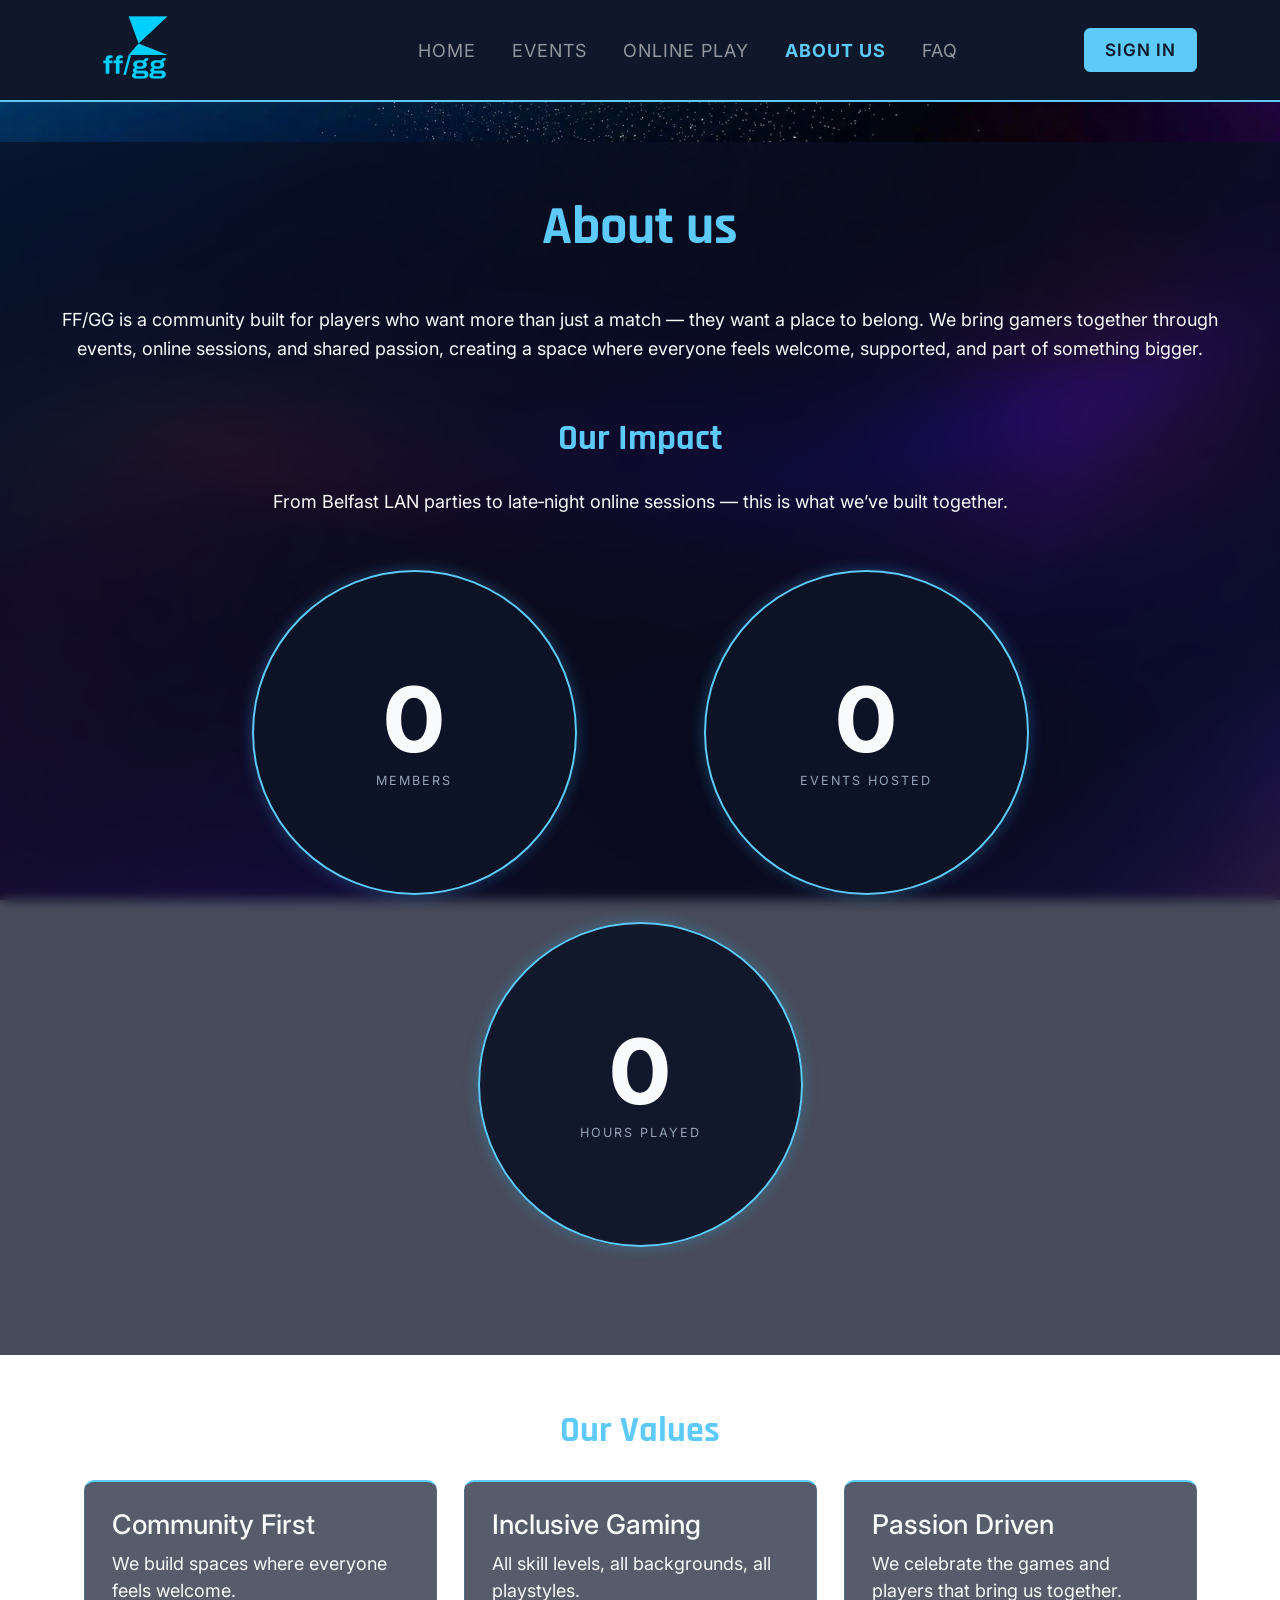
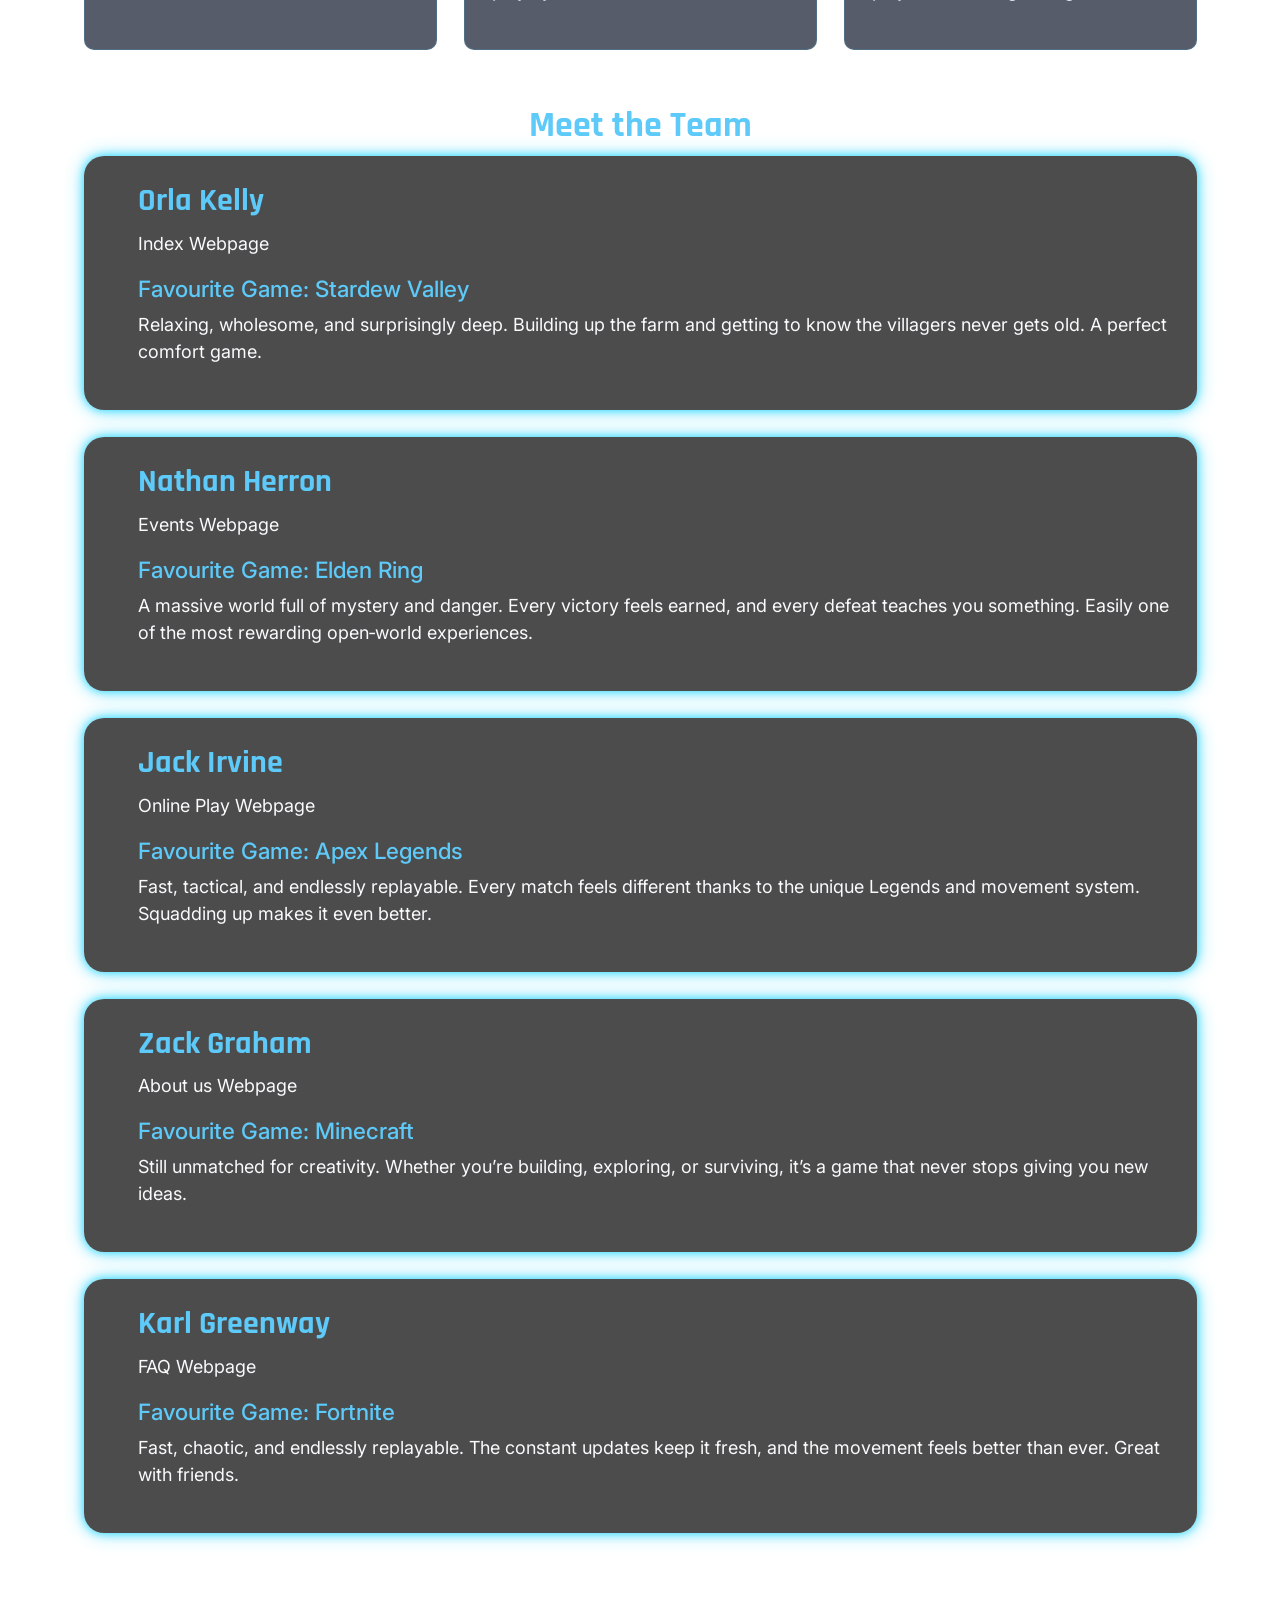
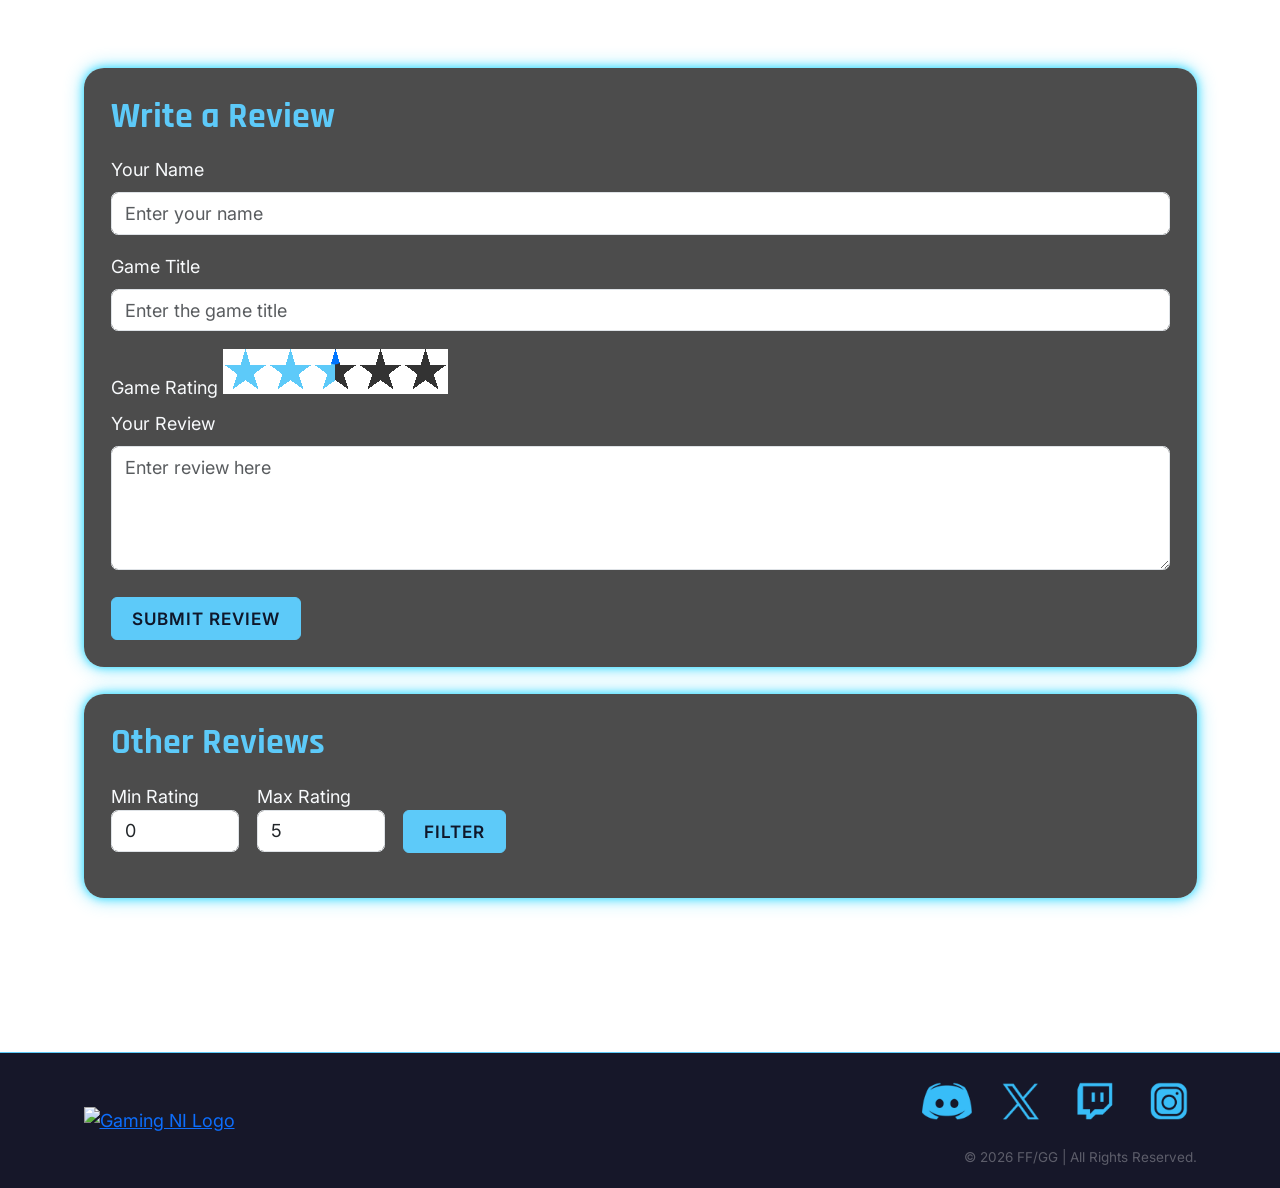
==== commit 2c0f6c38: "ACTIVE added to header again." ====
--- a/about.html
+++ b/about.html
@@ -43,7 +43,7 @@
         <div class="collapse navbar-collapse" id="navbarLinks">
           <ul class="navbar-nav me-auto">
             <li class="nav-item">
-              <a class="nav-link active" href="index.html">Home</a>
+              <a class="nav-link" href="index.html">Home</a>
             </li>
             <li class="nav-item">
               <a class="nav-link" href="events.html">Events</a>
@@ -52,7 +52,7 @@
               <a class="nav-link" href="online-play.html">Online Play</a>
             </li>
             <li class="nav-item">
-              <a class="nav-link" href="about.html">About Us</a>
+              <a class="nav-link active" href="about.html">About Us</a>
             </li>
             <li class="nav-item">
               <a class="nav-link" href="faq.html">faq</a>
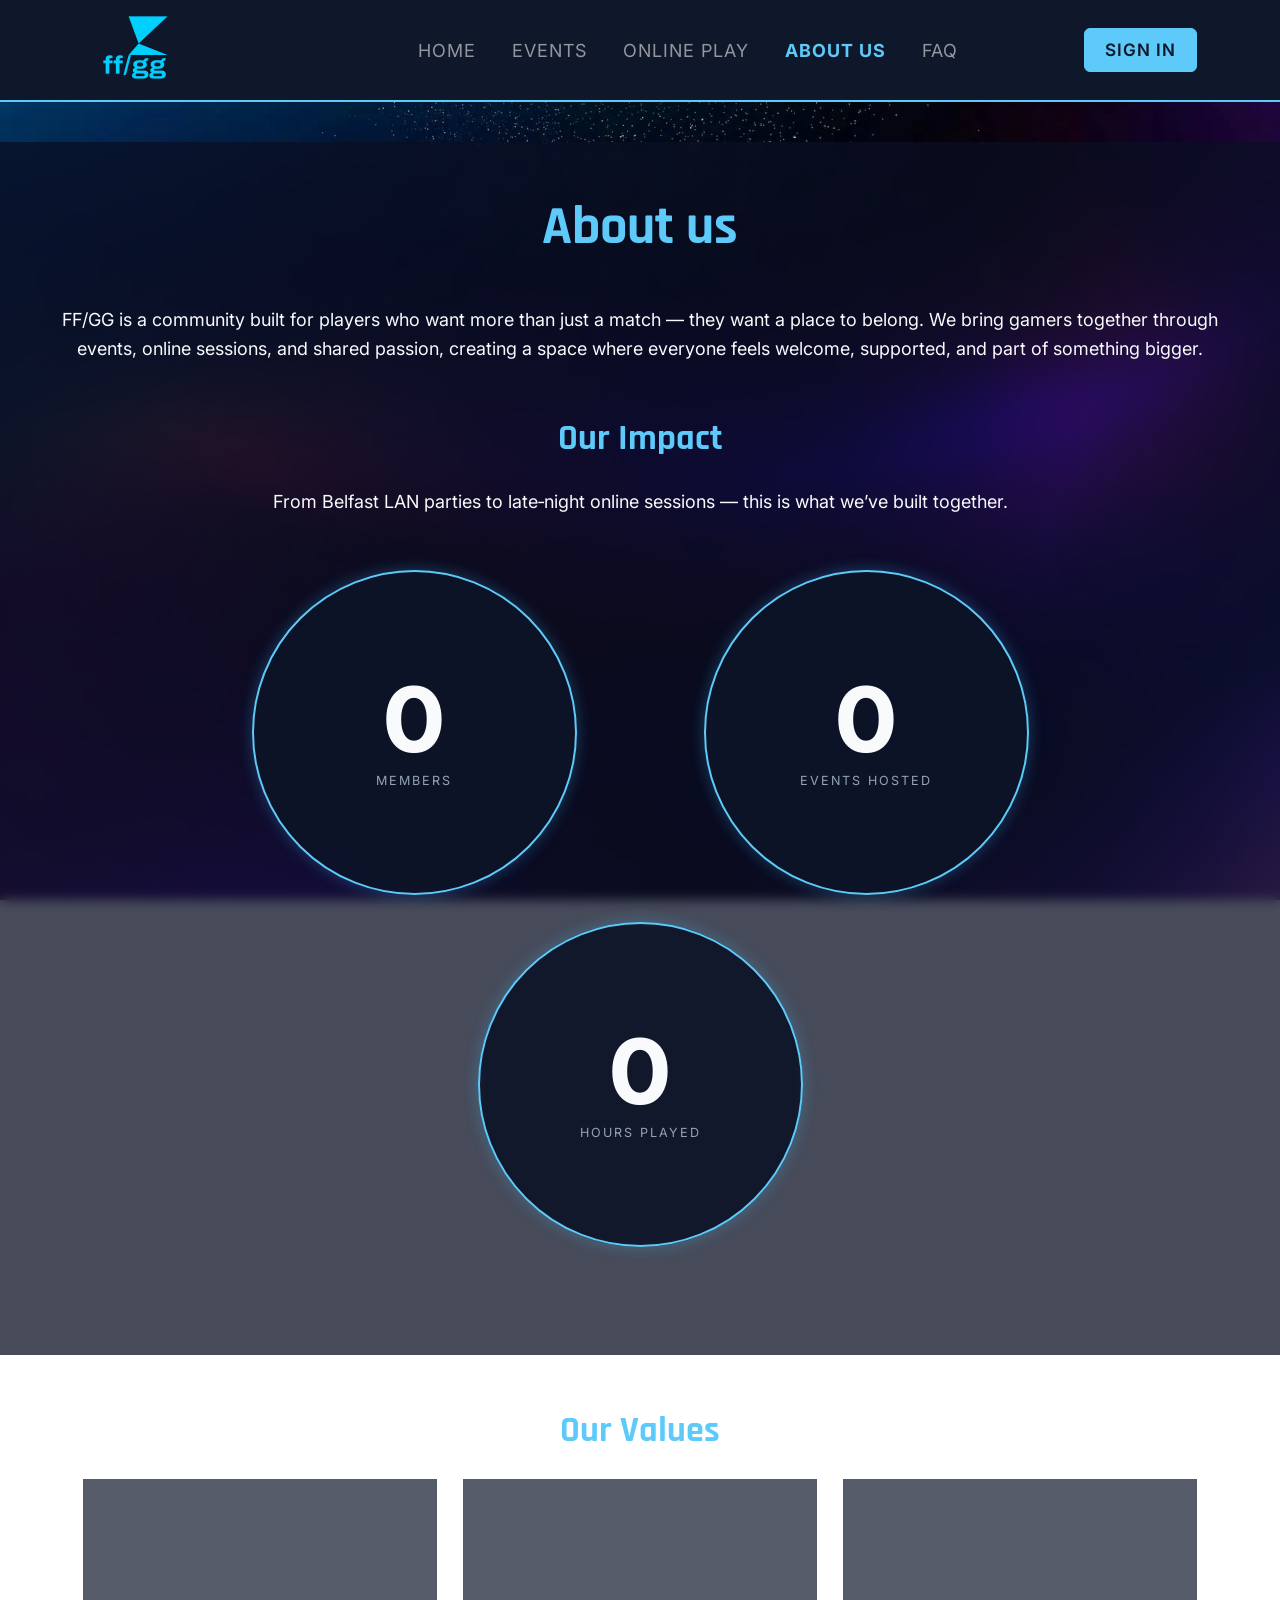
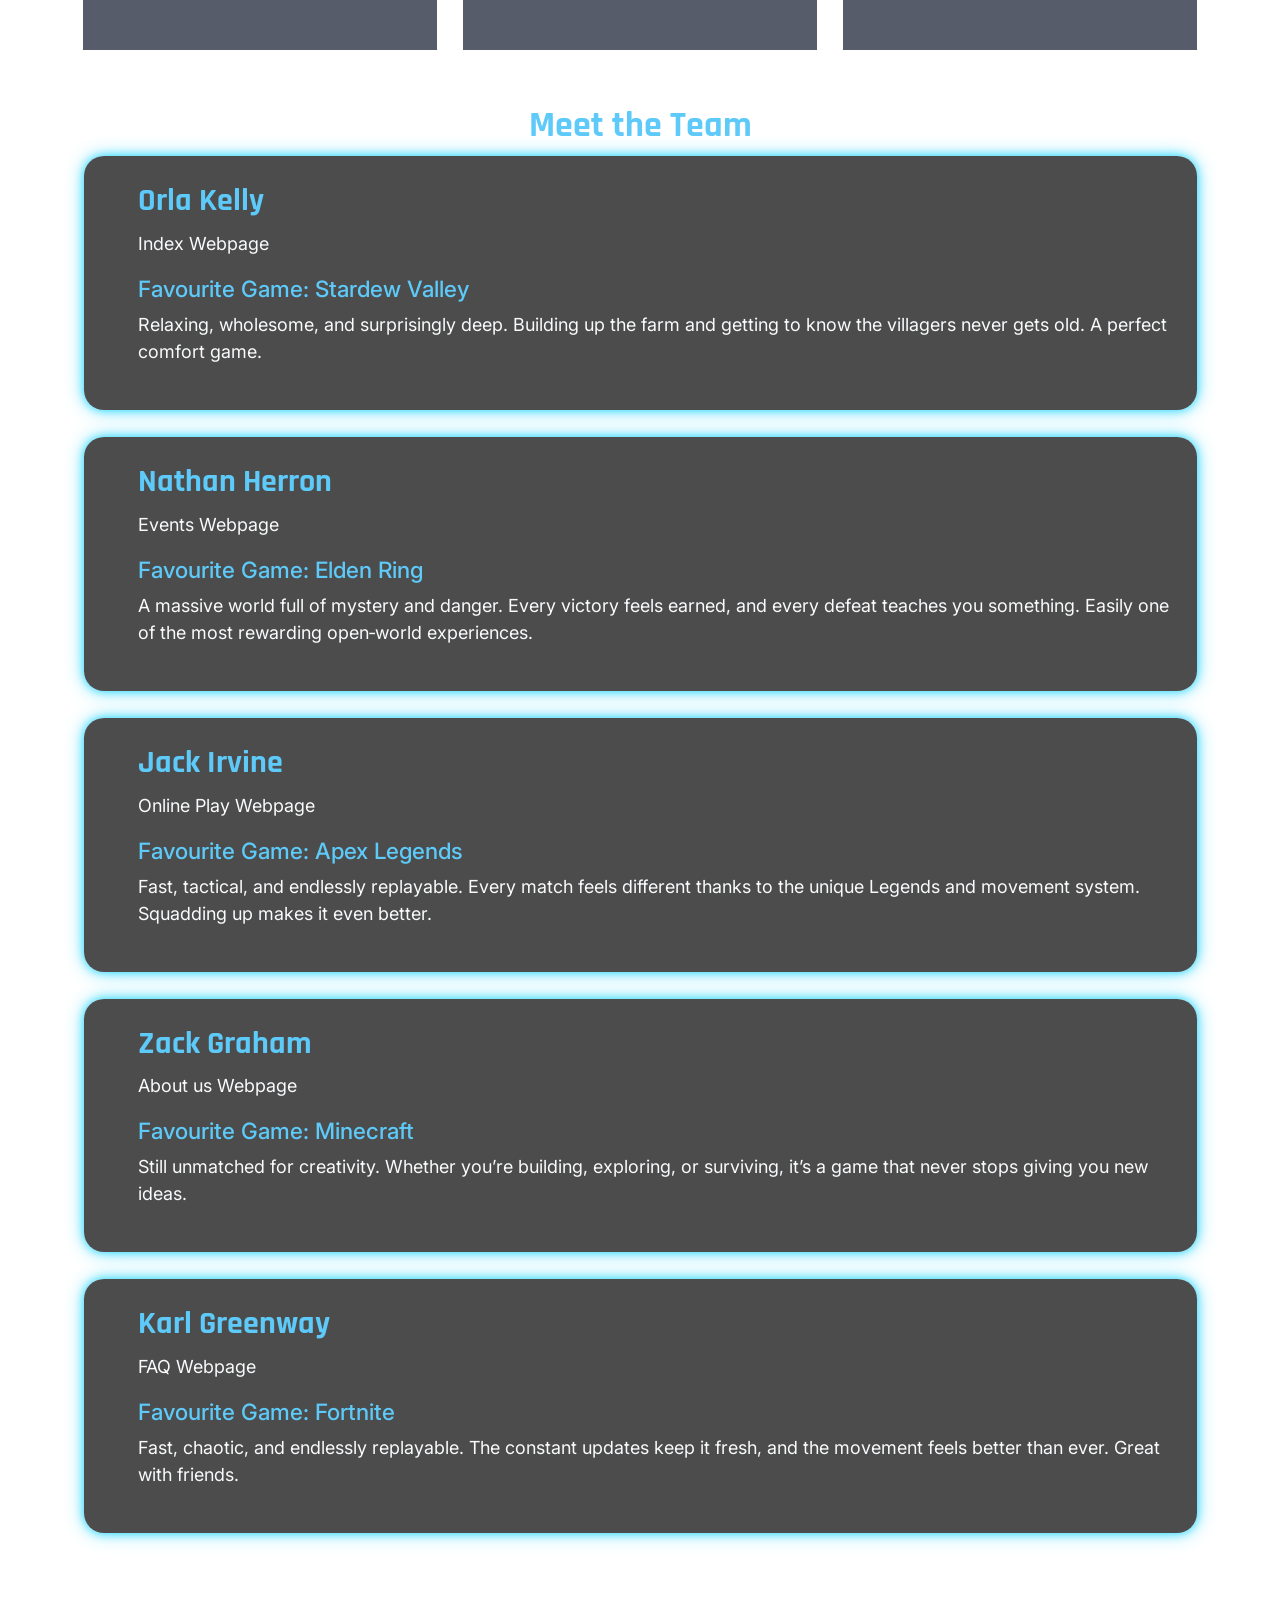
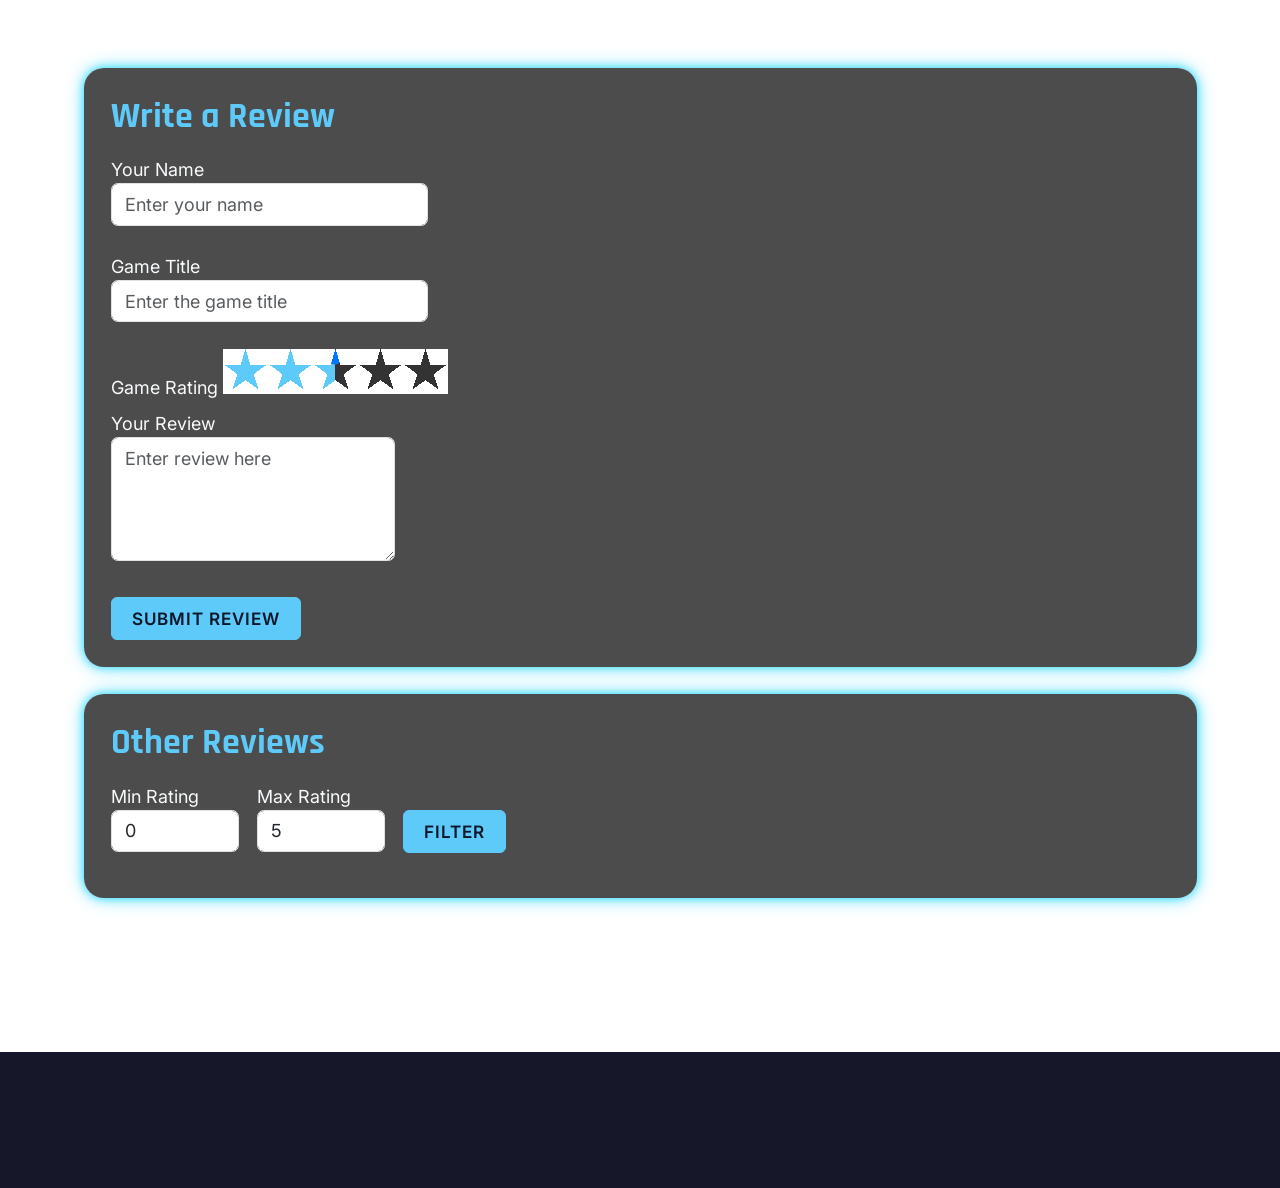
==== commit 294ab34b: "Fixed WAVE evaluation errors" ====
--- a/about.html
+++ b/about.html
@@ -277,55 +277,57 @@
 
 <div class="container py-5">
 
-    <!-- REVIEW FORM -->
-  <div class="glow-card p-4 mb-4">
-    <h2 class="mb-3" style="color: var(--accent);">Write a Review</h2>
-
-    <form id="reviewForm" onsubmit="saveReview(event)">
-
-      <label class="form-label" style="color: var(--text-light);">Your Name</label>
+  <!-- REVIEW FORM -->
+<div class="glow-card p-4 mb-4">
+  <h2 class="mb-3" style="color: var(--accent);">Write a Review</h2>
+
+  <form id="reviewForm" onsubmit="saveReview(event)">
+
+    <label class="form-label" style="color: var(--text-light);">Your Name
       <input 
-        type="text" 
-        id="reviewName" 
-        class="form-control mb-3" 
-        placeholder="Enter your name"
-      />
-
-      <label class="form-label" style="color: var(--text-light);">Game Title</label>
+      type="text" 
+      id="reviewName" 
+      class="form-control mb-3" 
+      placeholder="Enter your name"/>
+    </label>
+
+    <br>
+
+    <label class="form-label" style="color: var(--text-light);">Game Title
       <input 
-        type="text" 
-        id="reviewGame" 
-        class="form-control mb-3" 
-        placeholder="Enter the game title"
-      />
-      
-      <label class="form-label" style="color: var(--text-light);">Game Rating</label>
-
+      type="text" 
+      id="reviewGame" 
+      class="form-control mb-3" 
+      placeholder="Enter the game title"/>
+    </label>
+
+    <br>
+    
+    <label class="form-label" style="color: var(--text-light);">Game Rating
       <input 
-        type="range" 
-        min="0" 
-        max="5" 
-        step="0.5" 
-        value="2.5" 
-        id="reviewRating"
-        class="star-rating"
-        style="--val:2.5"
-        oninput="this.style.setProperty('--val', this.value)"
-      >
-      <br>
-
-      <label class="form-label" style="color: var(--text-light);">Your Review</label>
-      <textarea 
-        id="reviewText" 
-        class="form-control mb-3" 
-        rows="4" 
-        placeholder="Enter review here"
-      ></textarea>
-
-      <button type="submit" class="btn-filled mt-2">Submit Review</button>
-
-    </form>
-  </div>
+      type="range" 
+      min="0" 
+      max="5" 
+      step="0.5" 
+      value="2.5" 
+      id="reviewRating"
+      class="star-rating"
+      style="--val:2.5"
+      oninput="this.style.setProperty('--val', this.value)"/>
+    </label>
+
+    <br>
+
+  <label class="form-label" style="color: var(--text-light);">Your Review
+    <textarea id="reviewText" class="form-control mb-3" rows="4" placeholder="Enter review here"></textarea>
+  </label>
+
+  <br>
+
+    <button type="submit" class="btn-filled mt-2">Submit Review</button>
+
+  </form>
+</div>
   
 <!-- REVIEW DISPLAY -->
 
@@ -336,13 +338,15 @@
   <!-- RATING FILTER -->
   <div class="d-flex gap-3 mb-3">
     <div>
-      <label style="color: var(--text-light);">Min Rating</label>
-      <input type="number" id="filterMin" class="form-control" step="0.5" min="0" max="5" value="0">
-    </div>
-
-    <div>
-      <label style="color: var(--text-light);">Max Rating</label>
-      <input type="number" id="filterMax" class="form-control" step="0.5" min="0" max="5" value="5">
+      <label style="color: var(--text-light);">Min Rating
+        <input type="number" id="filterMin" class="form-control" step="0.5" min="0" max="5" value="0">
+      </label>
+    </div>
+
+    <div>
+      <label style="color: var(--text-light);">Max Rating
+        <input type="number" id="filterMax" class="form-control" step="0.5" min="0" max="5" value="5">
+      </label>
     </div>
 
     <button class="btn-filled mt-4" onclick="filterReviews()">Filter</button>
